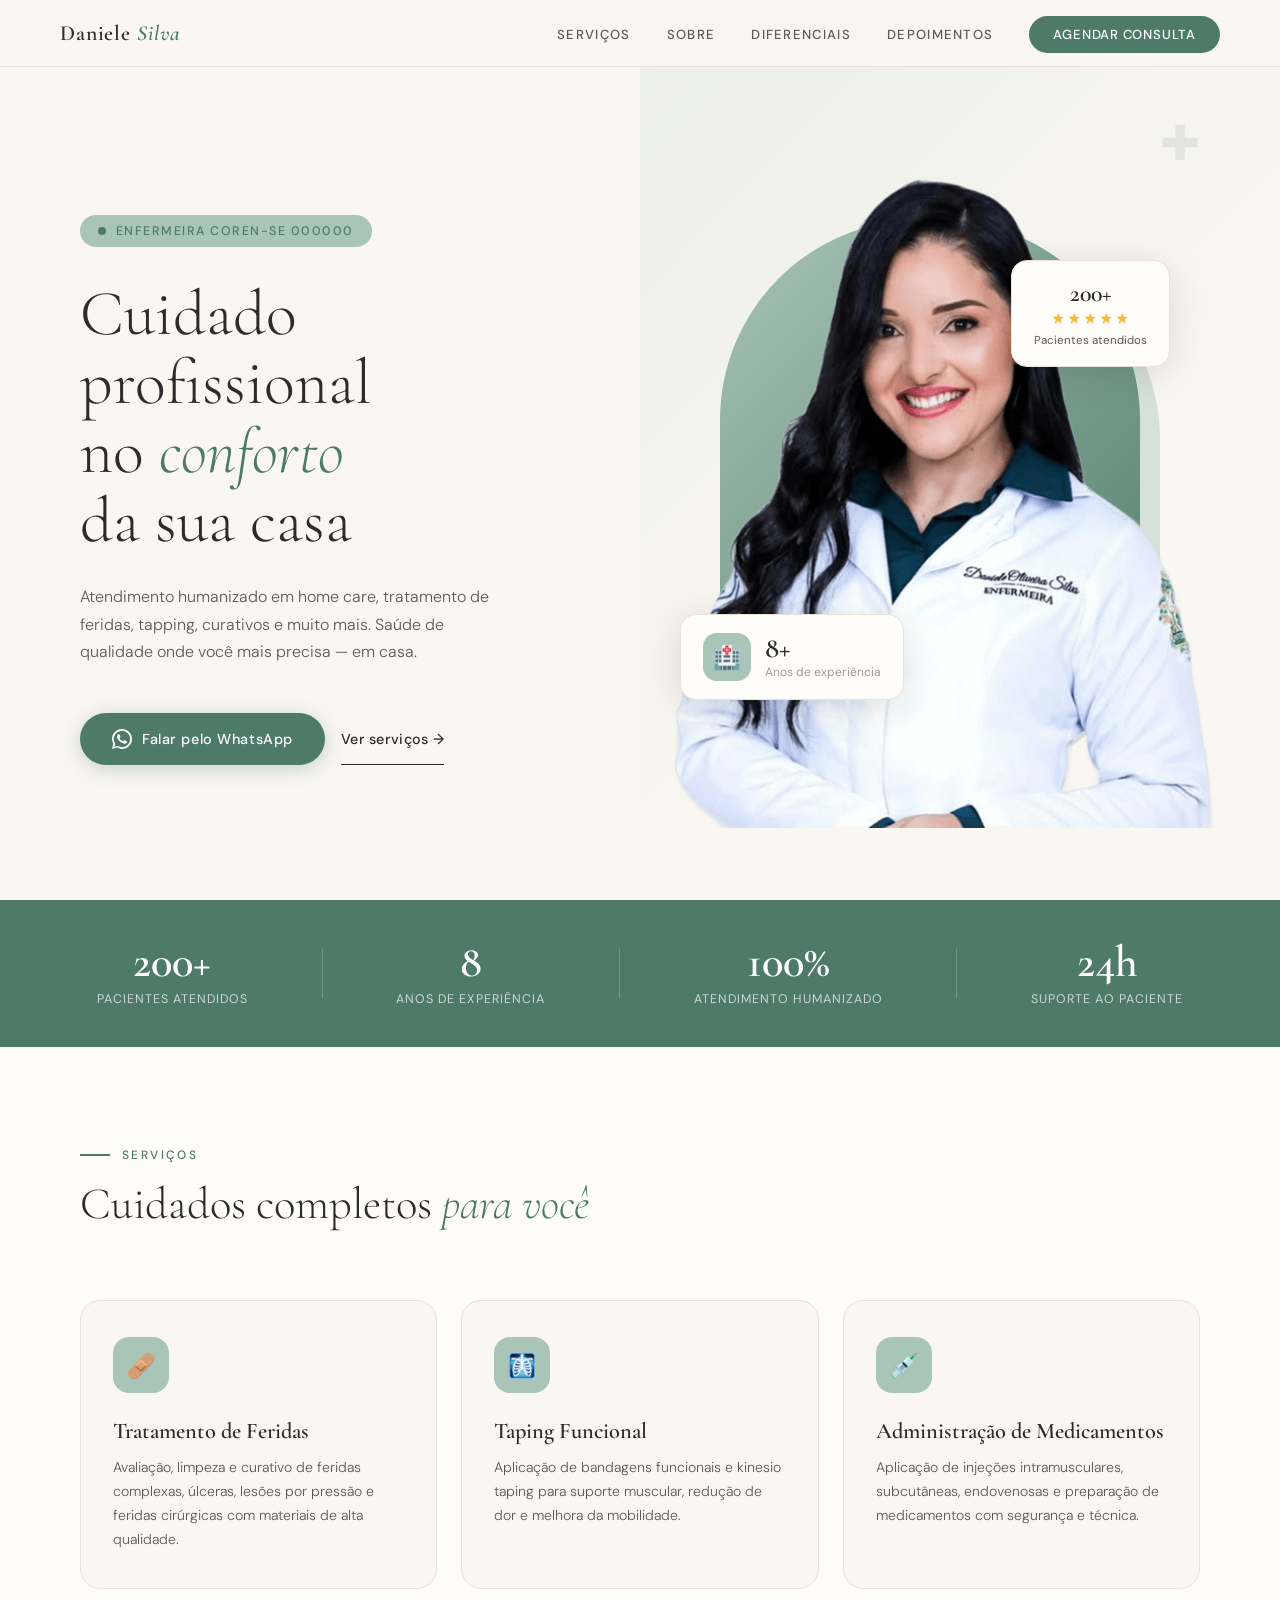
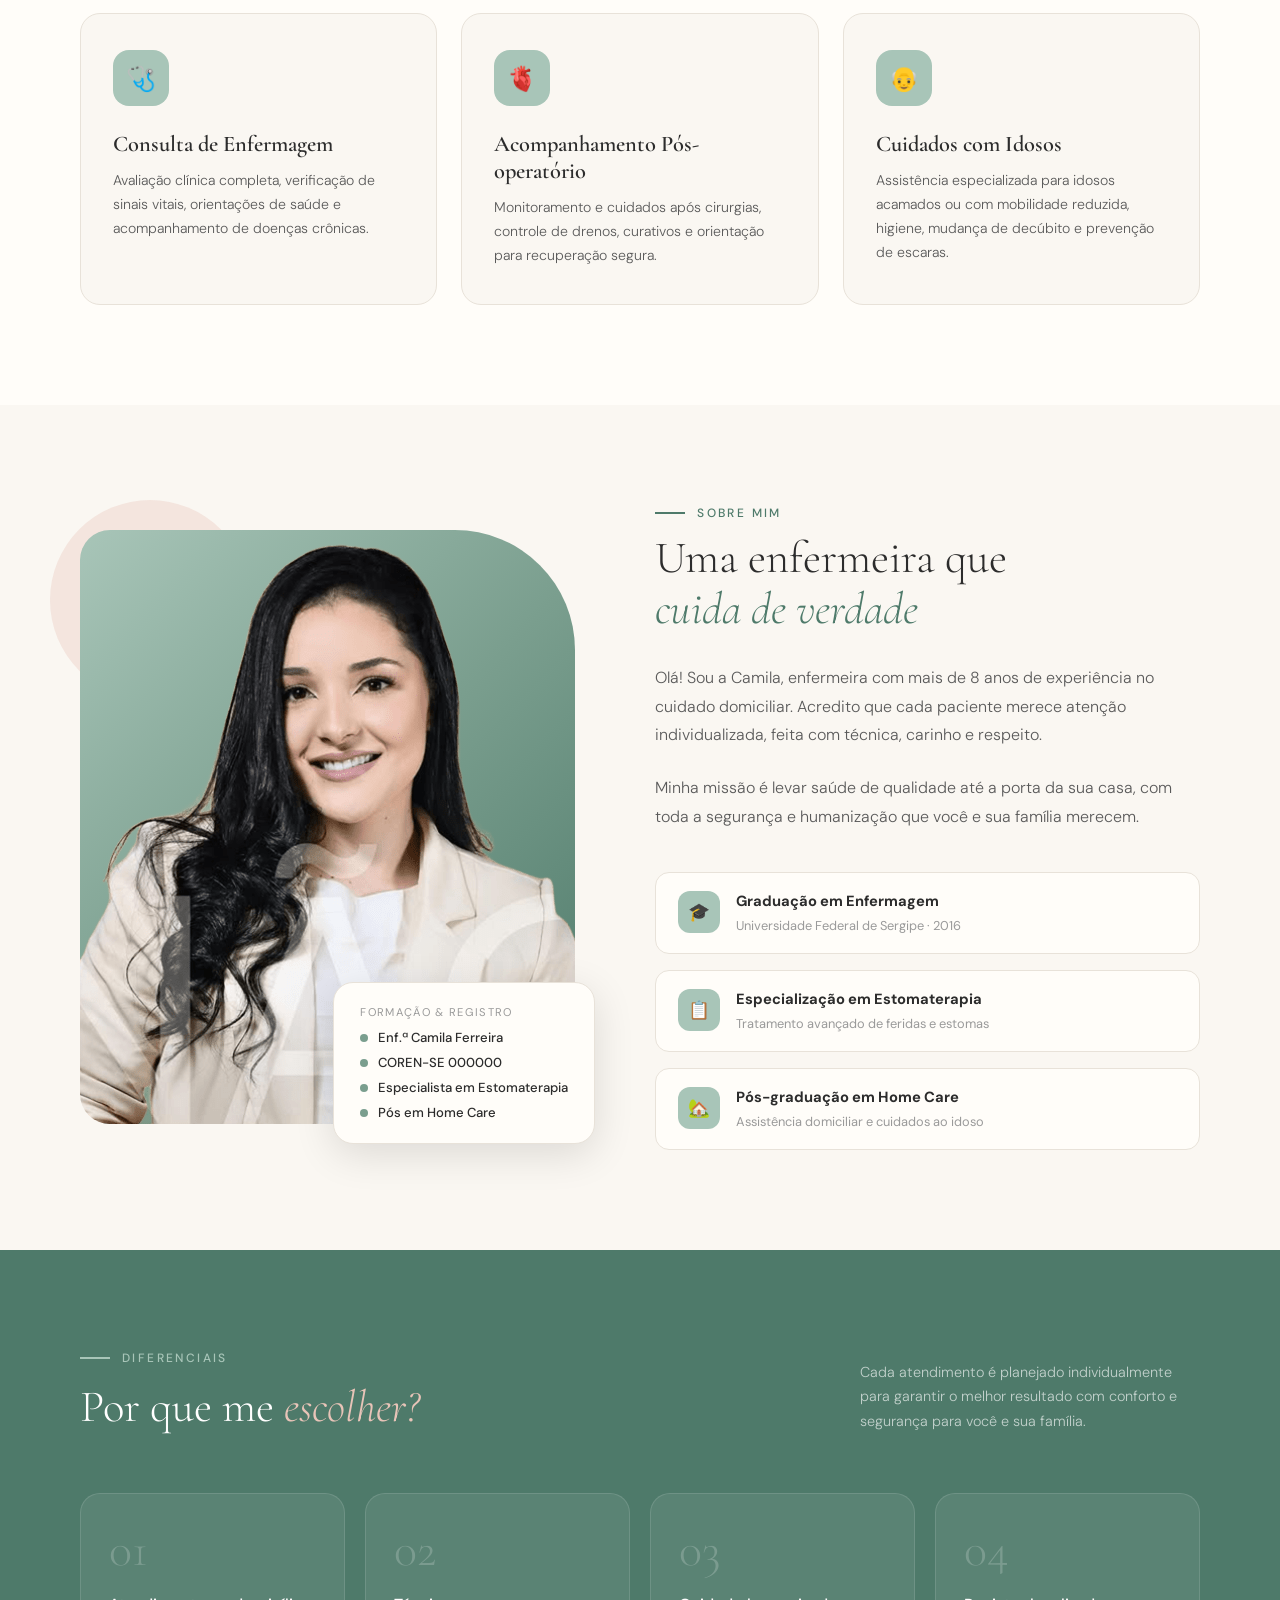
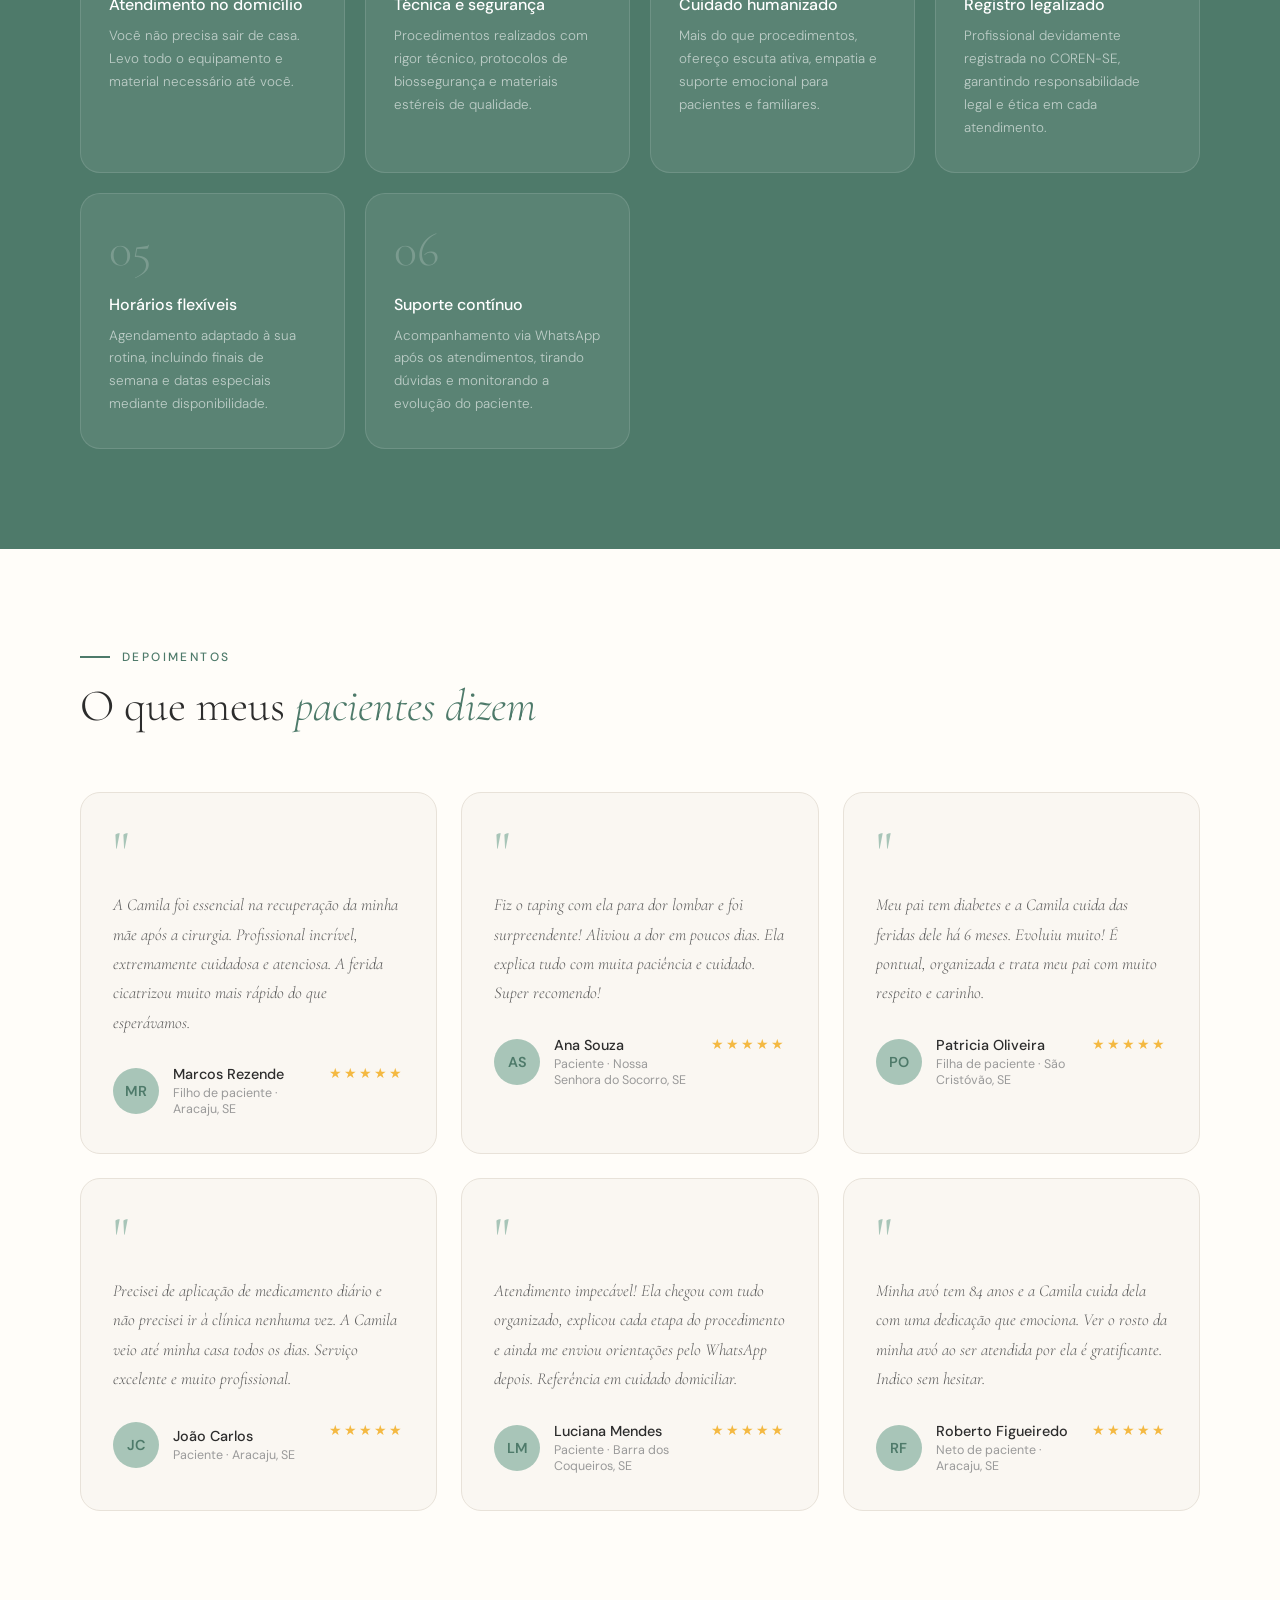
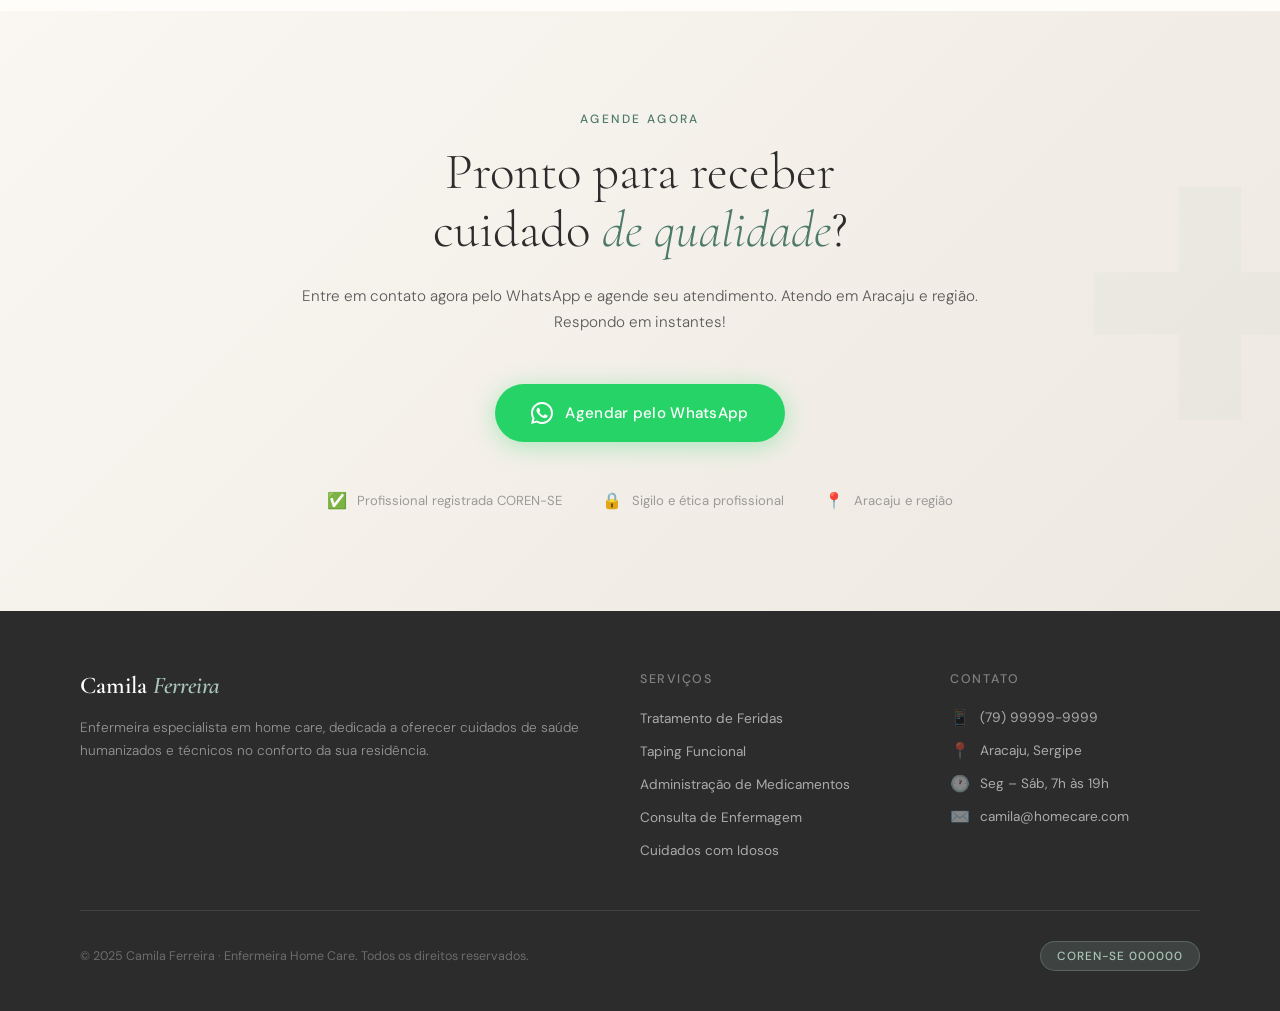
==== index.html @ 870bbaf7 "Site feito" ====
<!DOCTYPE html>
<html lang="pt-BR">

<head>
    <meta charset="UTF-8">
    <meta name="viewport" content="width=device-width, initial-scale=1.0">
    <title>Daniele Silva · Enfermeira Home Care</title>
    <link
        href="https://fonts.googleapis.com/css2?family=Cormorant+Garamond:ital,wght@0,300;0,400;0,600;1,300;1,400&family=DM+Sans:wght@300;400;500&display=swap"
        rel="stylesheet">
    <link rel="stylesheet" href="style.css">
</head>

<body>

    <!-- NAV -->
    <nav>
        <a href="#" class="nav-logo">Daniele <span>Silva</span></a>
        <ul class="nav-links">
            <li><a href="#servicos">Serviços</a></li>
            <li><a href="#sobre">Sobre</a></li>
            <li><a href="#diferenciais">Diferenciais</a></li>
            <li><a href="#depoimentos">Depoimentos</a></li>
            <li><a href="https://wa.me/5579999999999" target="_blank" class="nav-cta">Agendar consulta</a></li>
        </ul>
    </nav>

    <!-- HERO -->
    <section class="hero">
        <div class="hero-decoration"></div>
        <div class="cross-pattern">✚</div>

        <div class="hero-left">
            <span class="hero-badge">Enfermeira COREN-SE 000000</span>
            <h1>Cuidado profissional<br>no <em>conforto</em><br>da sua casa</h1>
            <p class="hero-sub">Atendimento humanizado em home care, tratamento de feridas, tapping, curativos e muito
                mais. Saúde de qualidade onde você mais precisa — em casa.</p>
            <div class="hero-btns">
                <a href="https://wa.me/5579999999999" target="_blank" class="btn-primary">
                    <svg viewBox="0 0 24 24" fill="currentColor">
                        <path
                            d="M17.472 14.382c-.297-.149-1.758-.867-2.03-.967-.273-.099-.471-.148-.67.15-.197.297-.767.966-.94 1.164-.173.199-.347.223-.644.075-.297-.15-1.255-.463-2.39-1.475-.883-.788-1.48-1.761-1.653-2.059-.173-.297-.018-.458.13-.606.134-.133.298-.347.446-.52.149-.174.198-.298.298-.497.099-.198.05-.371-.025-.52-.075-.149-.669-1.612-.916-2.207-.242-.579-.487-.5-.669-.51-.173-.008-.371-.01-.57-.01-.198 0-.52.074-.792.372-.272.297-1.04 1.016-1.04 2.479 0 1.462 1.065 2.875 1.213 3.074.149.198 2.096 3.2 5.077 4.487.709.306 1.262.489 1.694.625.712.227 1.36.195 1.871.118.571-.085 1.758-.719 2.006-1.413.248-.694.248-1.289.173-1.413-.074-.124-.272-.198-.57-.347z" />
                        <path
                            d="M12 0C5.373 0 0 5.373 0 12c0 2.123.553 4.116 1.522 5.847L.057 23.882l6.184-1.622A11.945 11.945 0 0012 24c6.627 0 12-5.373 12-12S18.627 0 12 0zm0 21.818a9.818 9.818 0 01-4.975-1.35l-.357-.213-3.693.969.986-3.601-.232-.369A9.818 9.818 0 012.18 12C2.18 6.562 6.562 2.18 12 2.18c5.437 0 9.818 4.382 9.818 9.82 0 5.437-4.381 9.818-9.818 9.818z" />
                    </svg>
                    Falar pelo WhatsApp
                </a>
                <a href="#servicos" class="btn-ghost">Ver serviços →</a>
            </div>
        </div>

        <div class="hero-right">
            <div class="hero-img-wrap">
                <div class="hero-img-bg"></div>
                <!-- Troque o src abaixo pela foto da enfermeira -->
                <div class="photo-placeholder hero-img">
                    <img src="Assets/Fotos/Foto-principal.png" alt="">
                </div>

                <div class="hero-float-card card-exp">
                    <div class="icon">🏥</div>
                    <div>
                        <div class="num">8+</div>
                        <div class="label">Anos de experiência</div>
                    </div>
                </div>

                <div class="hero-float-card card-stars">
                    <div class="snum">200+</div>
                    <div class="stars">★★★★★</div>
                    <div class="stxt">Pacientes atendidos</div>
                </div>
            </div>
        </div>
    </section>

    <!-- STATS -->
    <div class="stats-bar">
        <div class="stat-item">
            <div class="stat-num">200+</div>
            <div class="stat-label">Pacientes atendidos</div>
        </div>
        <div class="stat-divider"></div>
        <div class="stat-item">
            <div class="stat-num">8</div>
            <div class="stat-label">Anos de experiência</div>
        </div>
        <div class="stat-divider"></div>
        <div class="stat-item">
            <div class="stat-num">100%</div>
            <div class="stat-label">Atendimento humanizado</div>
        </div>
        <div class="stat-divider"></div>
        <div class="stat-item">
            <div class="stat-num">24h</div>
            <div class="stat-label">Suporte ao paciente</div>
        </div>
    </div>

    <!-- SERVIÇOS -->
    <section class="section services" id="servicos">
        <div class="services-header">
            <div class="section-tag">Serviços</div>
            <h2 class="section-title">Cuidados completos <em>para você</em></h2>
        </div>
        <div class="services-grid">
            <div class="service-card">
                <div class="service-icon">🩹</div>
                <div class="service-name">Tratamento de Feridas</div>
                <p class="service-desc">Avaliação, limpeza e curativo de feridas complexas, úlceras, lesões por pressão
                    e feridas cirúrgicas com materiais de alta qualidade.</p>
            </div>
            <div class="service-card">
                <div class="service-icon">🩻</div>
                <div class="service-name">Taping Funcional</div>
                <p class="service-desc">Aplicação de bandagens funcionais e kinesio taping para suporte muscular,
                    redução de dor e melhora da mobilidade.</p>
            </div>
            <div class="service-card">
                <div class="service-icon">💉</div>
                <div class="service-name">Administração de Medicamentos</div>
                <p class="service-desc">Aplicação de injeções intramusculares, subcutâneas, endovenosas e preparação de
                    medicamentos com segurança e técnica.</p>
            </div>
            <div class="service-card">
                <div class="service-icon">🩺</div>
                <div class="service-name">Consulta de Enfermagem</div>
                <p class="service-desc">Avaliação clínica completa, verificação de sinais vitais, orientações de saúde e
                    acompanhamento de doenças crônicas.</p>
            </div>
            <div class="service-card">
                <div class="service-icon">🫀</div>
                <div class="service-name">Acompanhamento Pós-operatório</div>
                <p class="service-desc">Monitoramento e cuidados após cirurgias, controle de drenos, curativos e
                    orientação para recuperação segura.</p>
            </div>
            <div class="service-card">
                <div class="service-icon">👴</div>
                <div class="service-name">Cuidados com Idosos</div>
                <p class="service-desc">Assistência especializada para idosos acamados ou com mobilidade reduzida,
                    higiene, mudança de decúbito e prevenção de escaras.</p>
            </div>
        </div>
    </section>

    <!-- SOBRE -->
    <section class="section about" id="sobre">
        <div class="about-inner">
            <div class="about-img-col">
                <div class="about-bg-circle"></div>
                <div class="about-img-wrap">
                    <!-- Troque pela foto da enfermeira -->
                    <div class="photo-placeholder about-img">
                        <img src="Assets/Fotos/Foto Secundária.png" alt="">
                    </div>
                </div>
                <div class="cred-card">
                    <div class="cred-title">Formação & Registro</div>
                    <div class="cred-items">
                        <div class="cred-item"><span class="cred-dot"></span>Enf.ª Camila Ferreira</div>
                        <div class="cred-item"><span class="cred-dot"></span>COREN-SE 000000</div>
                        <div class="cred-item"><span class="cred-dot"></span>Especialista em Estomaterapia</div>
                        <div class="cred-item"><span class="cred-dot"></span>Pós em Home Care</div>
                    </div>
                </div>
            </div>

            <div class="about-text">
                <div class="section-tag">Sobre mim</div>
                <h2 class="section-title">Uma enfermeira que<br><em>cuida de verdade</em></h2>
                <p class="about-lead">Olá! Sou a Camila, enfermeira com mais de 8 anos de experiência no cuidado
                    domiciliar. Acredito que cada paciente merece atenção individualizada, feita com técnica, carinho e
                    respeito.</p>
                <p class="about-lead">Minha missão é levar saúde de qualidade até a porta da sua casa, com toda a
                    segurança e humanização que você e sua família merecem.</p>
                <div class="about-qual">
                    <div class="qual-item">
                        <div class="qual-icon">🎓</div>
                        <div class="qual-text">
                            <strong>Graduação em Enfermagem</strong>
                            <span>Universidade Federal de Sergipe · 2016</span>
                        </div>
                    </div>
                    <div class="qual-item">
                        <div class="qual-icon">📋</div>
                        <div class="qual-text">
                            <strong>Especialização em Estomaterapia</strong>
                            <span>Tratamento avançado de feridas e estomas</span>
                        </div>
                    </div>
                    <div class="qual-item">
                        <div class="qual-icon">🏡</div>
                        <div class="qual-text">
                            <strong>Pós-graduação em Home Care</strong>
                            <span>Assistência domiciliar e cuidados ao idoso</span>
                        </div>
                    </div>
                </div>
            </div>
        </div>
    </section>

    <!-- POR QUE ESCOLHER -->
    <section class="why" id="diferenciais">
        <div class="why-header">
            <div>
                <div class="section-tag">Diferenciais</div>
                <h2 class="section-title">Por que me <em>escolher?</em></h2>
            </div>
            <p class="why-sub">Cada atendimento é planejado individualmente para garantir o melhor resultado com
                conforto e segurança para você e sua família.</p>
        </div>
        <div class="why-grid">
            <div class="why-card">
                <div class="why-num">01</div>
                <div class="why-title">Atendimento no domicílio</div>
                <p class="why-desc">Você não precisa sair de casa. Levo todo o equipamento e material necessário até
                    você.</p>
            </div>
            <div class="why-card">
                <div class="why-num">02</div>
                <div class="why-title">Técnica e segurança</div>
                <p class="why-desc">Procedimentos realizados com rigor técnico, protocolos de biossegurança e materiais
                    estéreis de qualidade.</p>
            </div>
            <div class="why-card">
                <div class="why-num">03</div>
                <div class="why-title">Cuidado humanizado</div>
                <p class="why-desc">Mais do que procedimentos, ofereço escuta ativa, empatia e suporte emocional para
                    pacientes e familiares.</p>
            </div>
            <div class="why-card">
                <div class="why-num">04</div>
                <div class="why-title">Registro legalizado</div>
                <p class="why-desc">Profissional devidamente registrada no COREN-SE, garantindo responsabilidade legal e
                    ética em cada atendimento.</p>
            </div>
            <div class="why-card">
                <div class="why-num">05</div>
                <div class="why-title">Horários flexíveis</div>
                <p class="why-desc">Agendamento adaptado à sua rotina, incluindo finais de semana e datas especiais
                    mediante disponibilidade.</p>
            </div>
            <div class="why-card">
                <div class="why-num">06</div>
                <div class="why-title">Suporte contínuo</div>
                <p class="why-desc">Acompanhamento via WhatsApp após os atendimentos, tirando dúvidas e monitorando a
                    evolução do paciente.</p>
            </div>
        </div>
    </section>

    <!-- DEPOIMENTOS -->
    <section class="testimonials" id="depoimentos">
        <div class="test-header">
            <div class="section-tag">Depoimentos</div>
            <h2 class="section-title">O que meus <em>pacientes dizem</em></h2>
        </div>
        <div class="test-grid">
            <div class="test-card">
                <div class="test-quote">"</div>
                <p class="test-text">A Camila foi essencial na recuperação da minha mãe após a cirurgia. Profissional
                    incrível, extremamente cuidadosa e atenciosa. A ferida cicatrizou muito mais rápido do que
                    esperávamos.</p>
                <div class="test-author">
                    <div class="test-avatar">MR</div>
                    <div>
                        <div class="test-name">Marcos Rezende</div>
                        <div class="test-role">Filho de paciente · Aracaju, SE</div>
                    </div>
                    <div class="test-stars">★★★★★</div>
                </div>
            </div>
            <div class="test-card">
                <div class="test-quote">"</div>
                <p class="test-text">Fiz o taping com ela para dor lombar e foi surpreendente! Aliviou a dor em poucos
                    dias. Ela explica tudo com muita paciência e cuidado. Super recomendo!</p>
                <div class="test-author">
                    <div class="test-avatar">AS</div>
                    <div>
                        <div class="test-name">Ana Souza</div>
                        <div class="test-role">Paciente · Nossa Senhora do Socorro, SE</div>
                    </div>
                    <div class="test-stars">★★★★★</div>
                </div>
            </div>
            <div class="test-card">
                <div class="test-quote">"</div>
                <p class="test-text">Meu pai tem diabetes e a Camila cuida das feridas dele há 6 meses. Evoluiu muito! É
                    pontual, organizada e trata meu pai com muito respeito e carinho.</p>
                <div class="test-author">
                    <div class="test-avatar">PO</div>
                    <div>
                        <div class="test-name">Patricia Oliveira</div>
                        <div class="test-role">Filha de paciente · São Cristóvão, SE</div>
                    </div>
                    <div class="test-stars">★★★★★</div>
                </div>
            </div>
            <div class="test-card">
                <div class="test-quote">"</div>
                <p class="test-text">Precisei de aplicação de medicamento diário e não precisei ir à clínica nenhuma
                    vez. A Camila veio até minha casa todos os dias. Serviço excelente e muito profissional.</p>
                <div class="test-author">
                    <div class="test-avatar">JC</div>
                    <div>
                        <div class="test-name">João Carlos</div>
                        <div class="test-role">Paciente · Aracaju, SE</div>
                    </div>
                    <div class="test-stars">★★★★★</div>
                </div>
            </div>
            <div class="test-card">
                <div class="test-quote">"</div>
                <p class="test-text">Atendimento impecável! Ela chegou com tudo organizado, explicou cada etapa do
                    procedimento e ainda me enviou orientações pelo WhatsApp depois. Referência em cuidado domiciliar.
                </p>
                <div class="test-author">
                    <div class="test-avatar">LM</div>
                    <div>
                        <div class="test-name">Luciana Mendes</div>
                        <div class="test-role">Paciente · Barra dos Coqueiros, SE</div>
                    </div>
                    <div class="test-stars">★★★★★</div>
                </div>
            </div>
            <div class="test-card">
                <div class="test-quote">"</div>
                <p class="test-text">Minha avó tem 84 anos e a Camila cuida dela com uma dedicação que emociona. Ver o
                    rosto da minha avó ao ser atendida por ela é gratificante. Indico sem hesitar.</p>
                <div class="test-author">
                    <div class="test-avatar">RF</div>
                    <div>
                        <div class="test-name">Roberto Figueiredo</div>
                        <div class="test-role">Neto de paciente · Aracaju, SE</div>
                    </div>
                    <div class="test-stars">★★★★★</div>
                </div>
            </div>
        </div>
    </section>

    <!-- CTA -->
    <section class="cta-section">
        <div class="cta-inner">
            <div class="section-tag">Agende agora</div>
            <h2 class="cta-title">Pronto para receber<br>cuidado <em>de qualidade</em>?</h2>
            <p class="cta-sub">Entre em contato agora pelo WhatsApp e agende seu atendimento. Atendo em Aracaju e
                região. Respondo em instantes!</p>
            <div class="cta-btns">
                <a href="https://wa.me/5579999999999?text=Olá%20Camila!%20Gostaria%20de%20agendar%20um%20atendimento."
                    target="_blank" class="btn-wpp">
                    <svg viewBox="0 0 24 24" fill="currentColor">
                        <path
                            d="M17.472 14.382c-.297-.149-1.758-.867-2.03-.967-.273-.099-.471-.148-.67.15-.197.297-.767.966-.94 1.164-.173.199-.347.223-.644.075-.297-.15-1.255-.463-2.39-1.475-.883-.788-1.48-1.761-1.653-2.059-.173-.297-.018-.458.13-.606.134-.133.298-.347.446-.52.149-.174.198-.298.298-.497.099-.198.05-.371-.025-.52-.075-.149-.669-1.612-.916-2.207-.242-.579-.487-.5-.669-.51-.173-.008-.371-.01-.57-.01-.198 0-.52.074-.792.372-.272.297-1.04 1.016-1.04 2.479 0 1.462 1.065 2.875 1.213 3.074.149.198 2.096 3.2 5.077 4.487.709.306 1.262.489 1.694.625.712.227 1.36.195 1.871.118.571-.085 1.758-.719 2.006-1.413.248-.694.248-1.289.173-1.413-.074-.124-.272-.198-.57-.347z" />
                        <path
                            d="M12 0C5.373 0 0 5.373 0 12c0 2.123.553 4.116 1.522 5.847L.057 23.882l6.184-1.622A11.945 11.945 0 0012 24c6.627 0 12-5.373 12-12S18.627 0 12 0zm0 21.818a9.818 9.818 0 01-4.975-1.35l-.357-.213-3.693.969.986-3.601-.232-.369A9.818 9.818 0 012.18 12C2.18 6.562 6.562 2.18 12 2.18c5.437 0 9.818 4.382 9.818 9.82 0 5.437-4.381 9.818-9.818 9.818z" />
                    </svg>
                    Agendar pelo WhatsApp
                </a>
            </div>
            <div class="cta-trust">
                <div class="trust-item"><span class="trust-icon">✅</span> Profissional registrada COREN-SE</div>
                <div class="trust-item"><span class="trust-icon">🔒</span> Sigilo e ética profissional</div>
                <div class="trust-item"><span class="trust-icon">📍</span> Aracaju e região</div>
            </div>
        </div>
    </section>

    <!-- FOOTER -->
    <footer>
        <div class="footer-inner">
            <div>
                <span class="footer-logo">Camila <span>Ferreira</span></span>
                <p class="footer-desc">Enfermeira especialista em home care, dedicada a oferecer cuidados de saúde
                    humanizados e técnicos no conforto da sua residência.</p>
            </div>
            <div class="footer-col">
                <h4>Serviços</h4>
                <ul class="footer-links">
                    <li><a href="#">Tratamento de Feridas</a></li>
                    <li><a href="#">Taping Funcional</a></li>
                    <li><a href="#">Administração de Medicamentos</a></li>
                    <li><a href="#">Consulta de Enfermagem</a></li>
                    <li><a href="#">Cuidados com Idosos</a></li>
                </ul>
            </div>
            <div class="footer-col">
                <h4>Contato</h4>
                <div class="footer-contact">
                    <div class="contact-item"><span class="contact-icon">📱</span> (79) 99999-9999</div>
                    <div class="contact-item"><span class="contact-icon">📍</span> Aracaju, Sergipe</div>
                    <div class="contact-item"><span class="contact-icon">🕐</span> Seg – Sáb, 7h às 19h</div>
                    <div class="contact-item"><span class="contact-icon">✉️</span> camila@homecare.com</div>
                </div>
            </div>
        </div>
        <div class="footer-bottom">
            <p>© 2025 Camila Ferreira · Enfermeira Home Care. Todos os direitos reservados.</p>
            <span class="coren-badge">COREN-SE 000000</span>
        </div>
    </footer>

</body>

</html>
---- style.css ----
:root {
            --cream: #FAF7F2;
            --warm-white: #FFFDF9;
            --sage: #7A9E8E;
            --sage-light: #A8C5B8;
            --sage-dark: #4E7A6A;
            --blush: #E8C4B8;
            --blush-dark: #C9906F;
            --charcoal: #2C2C2C;
            --mid: #5A5A5A;
            --light: #9A9A9A;
            --border: #E8E2D9;
        }

        * {
            margin: 0;
            padding: 0;
            box-sizing: border-box;
        }

        html {
            scroll-behavior: smooth;
        }

        /* Compensa a altura da nav fixa ao rolar para âncoras */
        section[id],
        div[id] {
            scroll-margin-top: 80px;
        }

        body {
            font-family: 'DM Sans', sans-serif;
            background: var(--cream);
            color: var(--charcoal);
            overflow-x: hidden;
        }

        /* ── NAV ── */
        nav {
            position: fixed;
            top: 0;
            left: 0;
            right: 0;
            z-index: 100;
            display: flex;
            align-items: center;
            justify-content: space-between;
            padding: 20px 60px;
            background: rgba(250, 247, 242, 0.92);
            backdrop-filter: blur(12px);
            border-bottom: 1px solid var(--border);
            transition: padding .3s;
        }

        .nav-logo {
            font-family: 'Cormorant Garamond', serif;
            font-size: 1.35rem;
            font-weight: 600;
            letter-spacing: .04em;
            color: var(--charcoal);
            text-decoration: none;
        }

        .nav-logo span {
            color: var(--sage-dark);
            font-style: italic;
        }

        .nav-links {
            display: flex;
            gap: 36px;
            list-style: none;
        }

        .nav-links a {
            font-size: .82rem;
            letter-spacing: .1em;
            text-transform: uppercase;
            color: var(--mid);
            text-decoration: none;
            transition: color .2s;
            font-weight: 500;
        }

        .nav-links a:hover {
            color: var(--sage-dark);
        }

        .nav-cta {
            background: var(--sage-dark);
            color: #fff !important;
            padding: 10px 24px;
            border-radius: 50px;
            font-weight: 500 !important;
            letter-spacing: .06em !important;
            transition: background .2s !important;
        }

        .nav-cta:hover {
            background: var(--sage) !important;
            color: #fff !important;
        }

        /* ── HERO ── */
        .hero {
            min-height: 100vh;
            display: grid;
            grid-template-columns: 1fr 1fr;
            padding-top: 80px;
            position: relative;
            overflow: hidden;
        }

        .hero-left {
            display: flex;
            flex-direction: column;
            justify-content: center;
            padding: 80px 60px 80px 80px;
            position: relative;
            z-index: 2;
        }

        .hero-badge {
            display: inline-flex;
            align-items: center;
            gap: 10px;
            background: var(--sage-light);
            color: var(--sage-dark);
            padding: 8px 18px;
            border-radius: 50px;
            font-size: .78rem;
            letter-spacing: .12em;
            text-transform: uppercase;
            font-weight: 500;
            width: fit-content;
            margin-bottom: 32px;
        }

        .hero-badge::before {
            content: '';
            width: 8px;
            height: 8px;
            border-radius: 50%;
            background: var(--sage-dark);
            flex-shrink: 0;
        }

        .hero h1 {
            font-family: 'Cormorant Garamond', serif;
            font-size: clamp(3rem, 5vw, 5rem);
            line-height: 1.08;
            font-weight: 300;
            color: var(--charcoal);
            margin-bottom: 28px;
        }

        .hero h1 em {
            font-style: italic;
            color: var(--sage-dark);
        }

        .hero-sub {
            font-size: 1rem;
            line-height: 1.7;
            color: var(--mid);
            max-width: 440px;
            margin-bottom: 48px;
            font-weight: 300;
        }

        .hero-btns {
            display: flex;
            gap: 16px;
            align-items: center;
            flex-wrap: wrap;
        }

        .btn-primary {
            display: inline-flex;
            align-items: center;
            gap: 10px;
            background: var(--sage-dark);
            color: #fff;
            padding: 16px 32px;
            border-radius: 50px;
            font-family: 'DM Sans', sans-serif;
            font-size: .9rem;
            font-weight: 500;
            letter-spacing: .04em;
            text-decoration: none;
            transition: all .3s;
            box-shadow: 0 4px 20px rgba(78, 122, 106, .3);
        }

        .btn-primary:hover {
            background: var(--sage);
            transform: translateY(-2px);
            box-shadow: 0 8px 28px rgba(78, 122, 106, .35);
        }

        .btn-primary svg {
            width: 20px;
            height: 20px;
        }

        .btn-ghost {
            display: inline-flex;
            align-items: center;
            gap: 8px;
            color: var(--charcoal);
            font-size: .9rem;
            font-weight: 500;
            text-decoration: none;
            padding: 16px 0;
            border-bottom: 1.5px solid var(--charcoal);
            transition: all .3s;
            letter-spacing: .02em;
        }

        .btn-ghost:hover {
            color: var(--sage-dark);
            border-color: var(--sage-dark);
            gap: 14px;
        }

        .hero-right {
            position: relative;
            display: flex;
            align-items: center;
            justify-content: center;
            padding: 60px 60px 60px 0;
        }

        .hero-img-wrap {
            position: relative;
            width: 420px;
            height: 540px;
        }

        .hero-img-bg {
            position: absolute;
            top: 20px;
            left: 20px;
            right: -20px;
            bottom: -20px;
            background: var(--sage-light);
            border-radius: 200px 200px 200px 60px;
            opacity: .45;
        }

        .hero-img {
            position: relative;
            z-index: 1;
            width: 100%;
            height: 100%;
            object-fit: cover;
            border-radius: 200px 200px 200px 60px;
            filter: grayscale(8%) saturate(1.1);
        }

        .hero-float-card {
            position: absolute;
            z-index: 3;
            background: var(--warm-white);
            border-radius: 16px;
            padding: 18px 22px;
            box-shadow: 0 8px 40px rgba(0, 0, 0, .12);
            border: 1px solid var(--border);
        }

        .card-exp {
            bottom: 60px;
            left: -40px;
            display: flex;
            align-items: center;
            gap: 14px;
        }

        .card-exp .icon {
            width: 48px;
            height: 48px;
            border-radius: 14px;
            background: var(--sage-light);
            display: flex;
            align-items: center;
            justify-content: center;
            font-size: 1.4rem;
            flex-shrink: 0;
        }

        .card-exp .num {
            font-family: 'Cormorant Garamond', serif;
            font-size: 1.8rem;
            font-weight: 600;
            color: var(--charcoal);
            line-height: 1;
        }

        .card-exp .label {
            font-size: .75rem;
            color: var(--light);
            margin-top: 2px;
        }

        .card-stars {
            top: 40px;
            right: -30px;
            text-align: center;
        }

        .card-stars .stars {
            color: #F4B942;
            font-size: 1rem;
            letter-spacing: 2px;
        }

        .card-stars .stxt {
            font-size: .72rem;
            color: var(--mid);
            margin-top: 4px;
        }

        .card-stars .snum {
            font-family: 'Cormorant Garamond', serif;
            font-size: 1.5rem;
            font-weight: 600;
            color: var(--charcoal);
        }

        .hero-decoration {
            position: absolute;
            top: 0;
            right: 0;
            width: 50vw;
            height: 100vh;
            background: linear-gradient(135deg, rgba(168, 197, 184, .18) 0%, transparent 60%);
            pointer-events: none;
        }

        .cross-pattern {
            position: absolute;
            top: 120px;
            right: 80px;
            opacity: .12;
            font-size: 3rem;
            color: var(--sage-dark);
            font-weight: 200;
            line-height: 1;
            pointer-events: none;
        }

        /* ── STATS BAR ── */
        .stats-bar {
            background: var(--sage-dark);
            padding: 40px 80px;
            display: flex;
            justify-content: space-around;
            align-items: center;
            gap: 40px;
            flex-wrap: wrap;
        }

        .stat-item {
            text-align: center;
        }

        .stat-num {
            font-family: 'Cormorant Garamond', serif;
            font-size: 2.8rem;
            font-weight: 600;
            color: #fff;
            line-height: 1;
        }

        .stat-label {
            font-size: .78rem;
            color: rgba(255, 255, 255, .7);
            margin-top: 6px;
            letter-spacing: .08em;
            text-transform: uppercase;
        }

        .stat-divider {
            width: 1px;
            height: 50px;
            background: rgba(255, 255, 255, .2);
        }

        /* ── SECTION GENERIC ── */
        .section {
            padding: 100px 80px;
        }

        .section-tag {
            font-size: .75rem;
            letter-spacing: .2em;
            text-transform: uppercase;
            color: var(--sage-dark);
            font-weight: 500;
            margin-bottom: 16px;
            display: flex;
            align-items: center;
            gap: 12px;
        }

        .section-tag::before {
            content: '';
            width: 30px;
            height: 1.5px;
            background: var(--sage-dark);
        }

        .section-title {
            font-family: 'Cormorant Garamond', serif;
            font-size: clamp(2rem, 3.5vw, 3.2rem);
            font-weight: 300;
            line-height: 1.15;
            color: var(--charcoal);
        }

        .section-title em {
            font-style: italic;
            color: var(--sage-dark);
        }

        /* ── SERVICES ── */
        .services {
            background: var(--warm-white);
        }

        .services-header {
            max-width: 600px;
            margin-bottom: 70px;
        }

        .services-grid {
            display: grid;
            grid-template-columns: repeat(auto-fit, minmax(280px, 1fr));
            gap: 24px;
        }

        .service-card {
            background: var(--cream);
            border: 1px solid var(--border);
            border-radius: 20px;
            padding: 36px 32px;
            transition: all .35s;
            position: relative;
            overflow: hidden;
        }

        .service-card::after {
            content: '';
            position: absolute;
            bottom: 0;
            left: 0;
            height: 3px;
            width: 0;
            background: var(--sage-dark);
            transition: width .35s;
        }

        .service-card:hover {
            transform: translateY(-6px);
            box-shadow: 0 20px 50px rgba(0, 0, 0, .08);
        }

        .service-card:hover::after {
            width: 100%;
        }

        .service-icon {
            width: 56px;
            height: 56px;
            border-radius: 16px;
            background: var(--sage-light);
            display: flex;
            align-items: center;
            justify-content: center;
            font-size: 1.5rem;
            margin-bottom: 24px;
        }

        .service-name {
            font-family: 'Cormorant Garamond', serif;
            font-size: 1.4rem;
            font-weight: 600;
            color: var(--charcoal);
            margin-bottom: 12px;
        }

        .service-desc {
            font-size: .88rem;
            color: var(--mid);
            line-height: 1.7;
            font-weight: 300;
        }

        /* ── ABOUT ── */
        .about {
            padding: 100px 80px;
        }

        .about-inner {
            display: grid;
            grid-template-columns: 1fr 1.1fr;
            gap: 80px;
            align-items: center;
        }

        .about-img-col {
            position: relative;
        }

        .about-img-wrap {
            position: relative;
            width: 100%;
            padding-bottom: 120%;
            border-radius: 30px 120px 30px 30px;
            overflow: hidden;
        }

        .about-img {
            position: absolute;
            inset: 0;
            width: 100%;
            height: 100%;
            object-fit: cover;
            filter: grayscale(5%) saturate(1.05);
        }

        .about-bg-circle {
            position: absolute;
            top: -30px;
            left: -30px;
            width: 200px;
            height: 200px;
            border-radius: 50%;
            background: var(--blush);
            opacity: .35;
            z-index: -1;
        }

        .cred-card {
            position: absolute;
            bottom: -20px;
            right: -20px;
            background: var(--warm-white);
            border-radius: 20px;
            padding: 22px 26px;
            box-shadow: 0 10px 40px rgba(0, 0, 0, .12);
            border: 1px solid var(--border);
        }

        .cred-card .cred-title {
            font-size: .7rem;
            letter-spacing: .12em;
            text-transform: uppercase;
            color: var(--light);
        }

        .cred-card .cred-items {
            margin-top: 10px;
            display: flex;
            flex-direction: column;
            gap: 8px;
        }

        .cred-item {
            display: flex;
            align-items: center;
            gap: 10px;
            font-size: .82rem;
            color: var(--charcoal);
            font-weight: 500;
        }

        .cred-dot {
            width: 8px;
            height: 8px;
            border-radius: 50%;
            background: var(--sage);
            flex-shrink: 0;
        }

        .about-text .section-tag {
            margin-bottom: 12px;
        }

        .about-text .section-title {
            margin-bottom: 28px;
        }

        .about-lead {
            font-size: 1rem;
            line-height: 1.8;
            color: var(--mid);
            margin-bottom: 24px;
            font-weight: 300;
        }

        .about-qual {
            display: flex;
            flex-direction: column;
            gap: 16px;
            margin-top: 40px;
        }

        .qual-item {
            display: flex;
            align-items: flex-start;
            gap: 16px;
            padding: 18px 22px;
            background: var(--warm-white);
            border-radius: 14px;
            border: 1px solid var(--border);
        }

        .qual-icon {
            width: 42px;
            height: 42px;
            border-radius: 12px;
            background: var(--sage-light);
            display: flex;
            align-items: center;
            justify-content: center;
            font-size: 1.1rem;
            flex-shrink: 0;
        }

        .qual-text strong {
            display: block;
            font-size: .92rem;
            color: var(--charcoal);
            margin-bottom: 3px;
        }

        .qual-text span {
            font-size: .8rem;
            color: var(--light);
        }

        /* ── WHY ── */
        .why {
            background: var(--sage-dark);
            padding: 100px 80px;
        }

        .why-header {
            display: flex;
            justify-content: space-between;
            align-items: flex-end;
            margin-bottom: 60px;
            gap: 40px;
        }

        .why-header .section-tag {
            color: var(--sage-light);
        }

        .why-header .section-tag::before {
            background: var(--sage-light);
        }

        .why-header .section-title {
            color: #fff;
        }

        .why-header .section-title em {
            color: var(--blush);
        }

        .why-sub {
            max-width: 340px;
            font-size: .9rem;
            color: rgba(255, 255, 255, .65);
            line-height: 1.7;
            font-weight: 300;
        }

        .why-grid {
            display: grid;
            grid-template-columns: repeat(auto-fit, minmax(240px, 1fr));
            gap: 20px;
        }

        .why-card {
            background: rgba(255, 255, 255, .07);
            border: 1px solid rgba(255, 255, 255, .12);
            border-radius: 20px;
            padding: 32px 28px;
            transition: background .3s;
        }

        .why-card:hover {
            background: rgba(255, 255, 255, .12);
        }

        .why-num {
            font-family: 'Cormorant Garamond', serif;
            font-size: 3rem;
            font-weight: 300;
            color: rgba(255, 255, 255, .2);
            line-height: 1;
            margin-bottom: 20px;
        }

        .why-title {
            font-size: 1rem;
            font-weight: 500;
            color: #fff;
            margin-bottom: 10px;
        }

        .why-desc {
            font-size: .84rem;
            color: rgba(255, 255, 255, .6);
            line-height: 1.7;
            font-weight: 300;
        }

        /* ── TESTIMONIALS ── */
        .testimonials {
            padding: 100px 80px;
            background: var(--warm-white);
        }

        .test-header {
            max-width: 560px;
            margin-bottom: 60px;
        }

        .test-grid {
            display: grid;
            grid-template-columns: repeat(auto-fit, minmax(300px, 1fr));
            gap: 24px;
        }

        .test-card {
            background: var(--cream);
            border: 1px solid var(--border);
            border-radius: 20px;
            padding: 36px 32px;
            position: relative;
            transition: box-shadow .3s;
        }

        .test-card:hover {
            box-shadow: 0 16px 48px rgba(0, 0, 0, .08);
        }

        .test-quote {
            font-family: 'Cormorant Garamond', serif;
            font-size: 3.5rem;
            color: var(--sage-light);
            line-height: .8;
            margin-bottom: 16px;
        }

        .test-text {
            font-size: .92rem;
            color: var(--mid);
            line-height: 1.75;
            font-weight: 300;
            font-style: italic;
            margin-bottom: 28px;
            font-family: 'Cormorant Garamond', serif;
            font-size: 1.05rem;
        }

        .test-author {
            display: flex;
            align-items: center;
            gap: 14px;
        }

        .test-avatar {
            width: 46px;
            height: 46px;
            border-radius: 50%;
            background: var(--sage-light);
            display: flex;
            align-items: center;
            justify-content: center;
            font-weight: 600;
            color: var(--sage-dark);
            font-size: .9rem;
            flex-shrink: 0;
            overflow: hidden;
        }

        .test-avatar img {
            width: 100%;
            height: 100%;
            object-fit: cover;
        }

        .test-name {
            font-size: .9rem;
            font-weight: 500;
            color: var(--charcoal);
        }

        .test-role {
            font-size: .78rem;
            color: var(--light);
            margin-top: 2px;
        }

        .test-stars {
            color: #F4B942;
            font-size: .85rem;
            margin-left: auto;
            align-self: flex-start;
            letter-spacing: 2px;
        }

        /* ── CTA ── */
        .cta-section {
            padding: 100px 80px;
            background: linear-gradient(135deg, var(--cream) 0%, #EDE8E0 100%);
            text-align: center;
            position: relative;
            overflow: hidden;
        }

        .cta-section::before {
            content: '✚';
            position: absolute;
            font-size: 20rem;
            color: var(--sage-light);
            opacity: .07;
            right: -5%;
            top: 50%;
            transform: translateY(-50%);
            pointer-events: none;
            font-weight: 100;
            line-height: 1;
        }

        .cta-inner {
            position: relative;
            z-index: 1;
            max-width: 680px;
            margin: 0 auto;
        }

        .cta-section .section-tag {
            justify-content: center;
        }

        .cta-section .section-tag::before {
            display: none;
        }

        .cta-title {
            font-family: 'Cormorant Garamond', serif;
            font-size: clamp(2.2rem, 4vw, 3.8rem);
            font-weight: 300;
            line-height: 1.15;
            color: var(--charcoal);
            margin: 16px 0 24px;
        }

        .cta-title em {
            color: var(--sage-dark);
            font-style: italic;
        }

        .cta-sub {
            font-size: .95rem;
            color: var(--mid);
            line-height: 1.7;
            margin-bottom: 48px;
            font-weight: 300;
        }

        .cta-btns {
            display: flex;
            justify-content: center;
            gap: 16px;
            flex-wrap: wrap;
        }

        .btn-wpp {
            display: inline-flex;
            align-items: center;
            gap: 12px;
            background: #25D366;
            color: #fff;
            padding: 18px 36px;
            border-radius: 50px;
            font-size: .95rem;
            font-weight: 500;
            text-decoration: none;
            transition: all .3s;
            letter-spacing: .02em;
            box-shadow: 0 4px 24px rgba(37, 211, 102, .35);
        }

        .btn-wpp:hover {
            background: #1EB755;
            transform: translateY(-3px);
            box-shadow: 0 10px 36px rgba(37, 211, 102, .4);
        }

        .btn-wpp svg {
            width: 22px;
            height: 22px;
        }

        .cta-trust {
            margin-top: 48px;
            display: flex;
            justify-content: center;
            gap: 40px;
            flex-wrap: wrap;
        }

        .trust-item {
            display: flex;
            align-items: center;
            gap: 10px;
            font-size: .82rem;
            color: var(--light);
        }

        .trust-icon {
            font-size: 1rem;
        }

        /* ── FOOTER ── */
        footer {
            background: var(--charcoal);
            padding: 60px 80px 40px;
        }

        .footer-inner {
            display: grid;
            grid-template-columns: 2fr 1fr 1fr;
            gap: 60px;
            margin-bottom: 50px;
        }

        .footer-logo {
            font-family: 'Cormorant Garamond', serif;
            font-size: 1.5rem;
            font-weight: 600;
            color: #fff;
            margin-bottom: 16px;
            display: block;
        }

        .footer-logo span {
            color: var(--sage-light);
            font-style: italic;
        }

        .footer-desc {
            font-size: .85rem;
            color: rgba(255, 255, 255, .5);
            line-height: 1.7;
            font-weight: 300;
        }

        .footer-col h4 {
            font-size: .78rem;
            letter-spacing: .14em;
            text-transform: uppercase;
            color: rgba(255, 255, 255, .4);
            margin-bottom: 20px;
            font-weight: 500;
        }

        .footer-links {
            list-style: none;
            display: flex;
            flex-direction: column;
            gap: 12px;
        }

        .footer-links a {
            font-size: .85rem;
            color: rgba(255, 255, 255, .6);
            text-decoration: none;
            transition: color .2s;
        }

        .footer-links a:hover {
            color: var(--sage-light);
        }

        .footer-contact {
            display: flex;
            flex-direction: column;
            gap: 12px;
        }

        .contact-item {
            display: flex;
            gap: 10px;
            align-items: center;
            font-size: .85rem;
            color: rgba(255, 255, 255, .6);
        }

        .contact-icon {
            font-size: 1rem;
            opacity: .7;
        }

        .footer-bottom {
            border-top: 1px solid rgba(255, 255, 255, .1);
            padding-top: 30px;
            display: flex;
            justify-content: space-between;
            align-items: center;
            flex-wrap: wrap;
            gap: 16px;
        }

        .footer-bottom p {
            font-size: .78rem;
            color: rgba(255, 255, 255, .3);
        }

        .coren-badge {
            background: rgba(168, 197, 184, .15);
            border: 1px solid rgba(168, 197, 184, .25);
            color: var(--sage-light);
            padding: 6px 16px;
            border-radius: 50px;
            font-size: .74rem;
            letter-spacing: .08em;
            text-transform: uppercase;
            font-weight: 500;
        }

        /* ── ANIMATIONS ── */
        @keyframes fadeUp {
            from {
                opacity: 0;
                transform: translateY(30px);
            }

            to {
                opacity: 1;
                transform: translateY(0);
            }
        }

        @keyframes float {

            0%,
            100% {
                transform: translateY(0);
            }

            50% {
                transform: translateY(-10px);
            }
        }

        .hero-float-card {
            animation: float 4s ease-in-out infinite;
        }

        .card-stars {
            animation-delay: .5s;
        }

        .hero-left>* {
            animation: fadeUp .8s ease both;
        }

        .hero-left>*:nth-child(1) {
            animation-delay: .1s;
        }

        .hero-left>*:nth-child(2) {
            animation-delay: .2s;
        }

        .hero-left>*:nth-child(3) {
            animation-delay: .3s;
        }

        .hero-left>*:nth-child(4) {
            animation-delay: .45s;
        }

        /* ── RESPONSIVE ── */
        @media (max-width: 960px) {
            nav {
                padding: 18px 30px;
            }

            .nav-links {
                display: none;
            }

            .hero {
                grid-template-columns: 1fr;
                min-height: auto;
            }

            .hero-right {
                display: none;
            }

            .hero-left {
                padding: 100px 30px 60px;
            }

            .stats-bar {
                padding: 40px 30px;
            }

            .stat-divider {
                display: none;
            }

            .section {
                padding: 70px 30px;
            }

            .about-inner {
                grid-template-columns: 1fr;
                gap: 50px;
            }

            .about-img-wrap {
                padding-bottom: 70%;
            }

            .why-header {
                flex-direction: column;
                align-items: flex-start;
            }

            .footer-inner {
                grid-template-columns: 1fr;
                gap: 40px;
            }

            .footer-bottom {
                flex-direction: column;
                text-align: center;
            }

            .why {
                padding: 70px 30px;
            }

            .testimonials {
                padding: 70px 30px;
            }

            .cta-section {
                padding: 70px 30px;
            }

            footer {
                padding: 50px 30px 30px;
            }
        }

        /* ── PLACEHOLDER PHOTO ── */
        .photo-placeholder {
            width: 100%;
            height: 100%;
            background: linear-gradient(135deg, #A8C5B8 0%, #7A9E8E 50%, #4E7A6A 100%);
            display: flex;
            align-items: center;
            justify-content: center;
            flex-direction: column;
            gap: 12px;
            color: rgba(255, 255, 255, .8);
            font-family: 'DM Sans', sans-serif;
        }

        .photo-placeholder .ph-icon {
            font-size: 4rem;
            opacity: .6;
        }

        .photo-placeholder .ph-text {
            font-size: .8rem;
            letter-spacing: .1em;
            text-transform: uppercase;
            opacity: .7;
        }
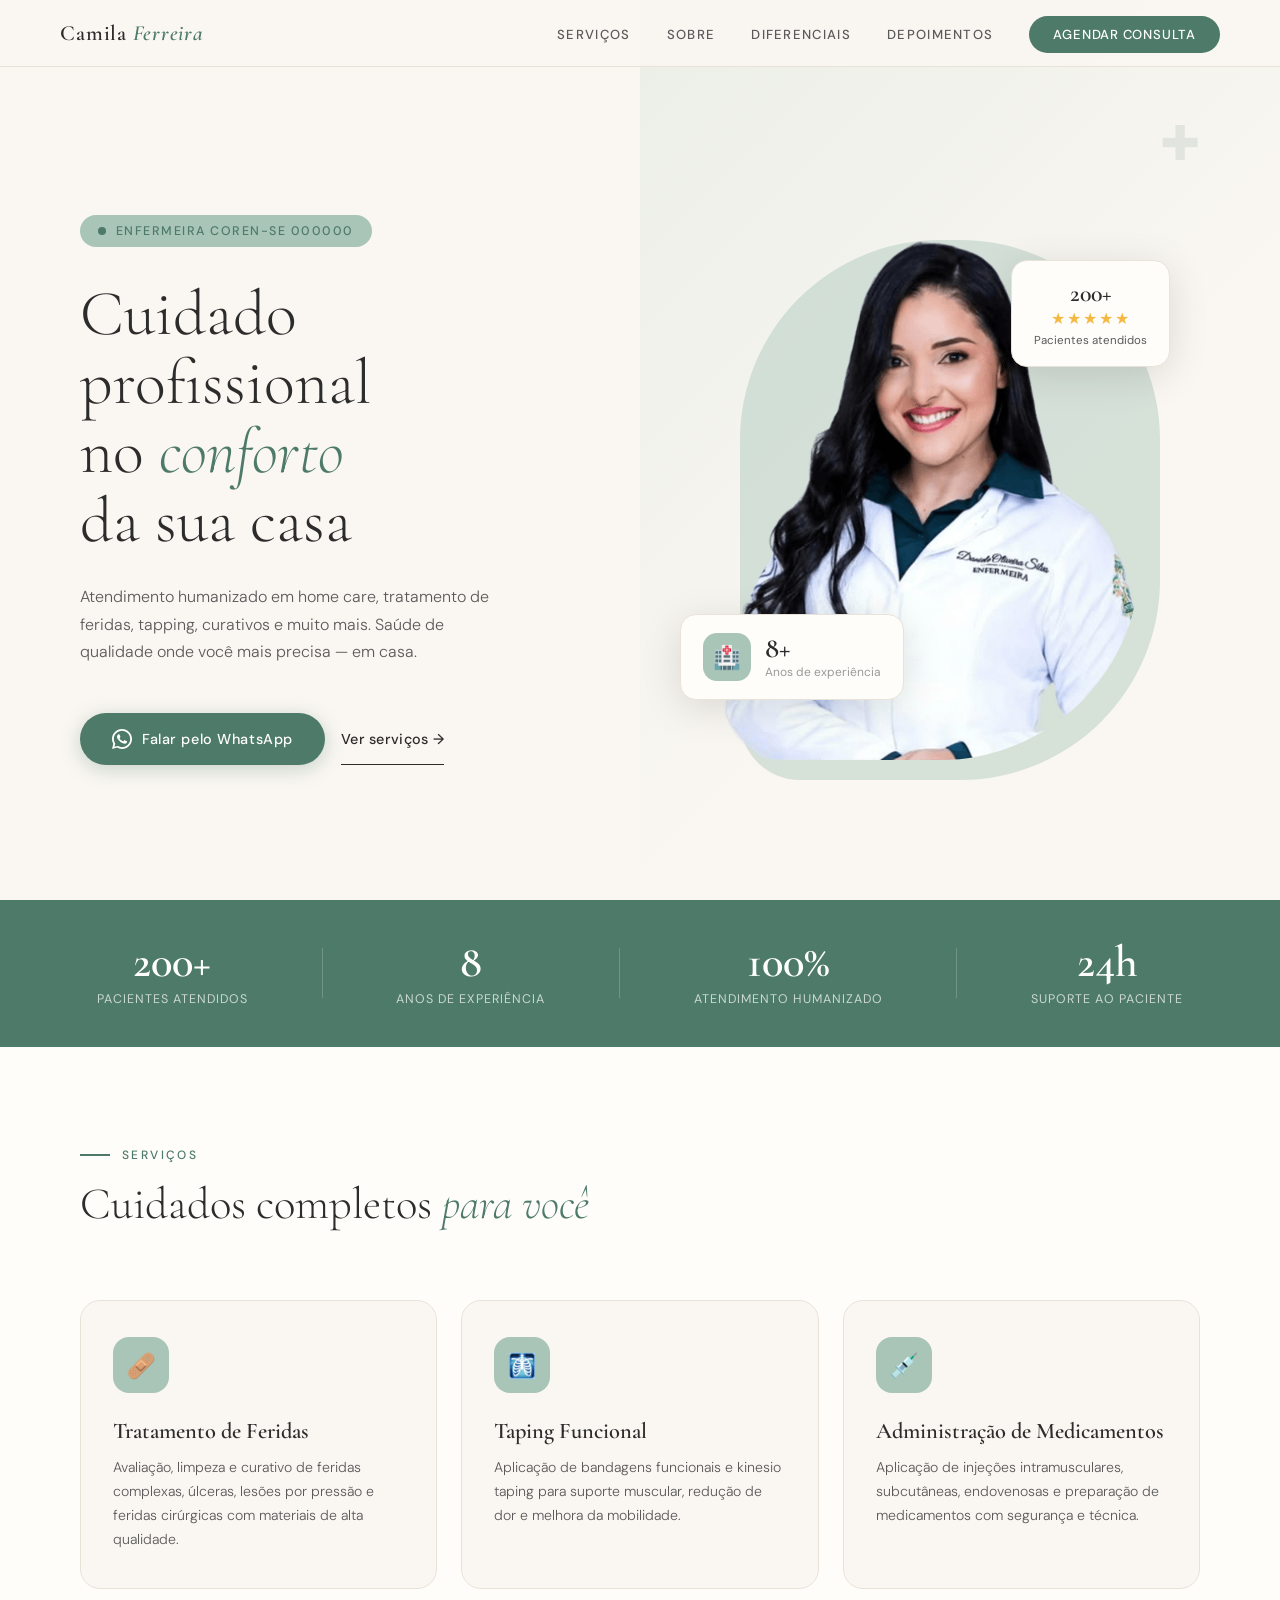
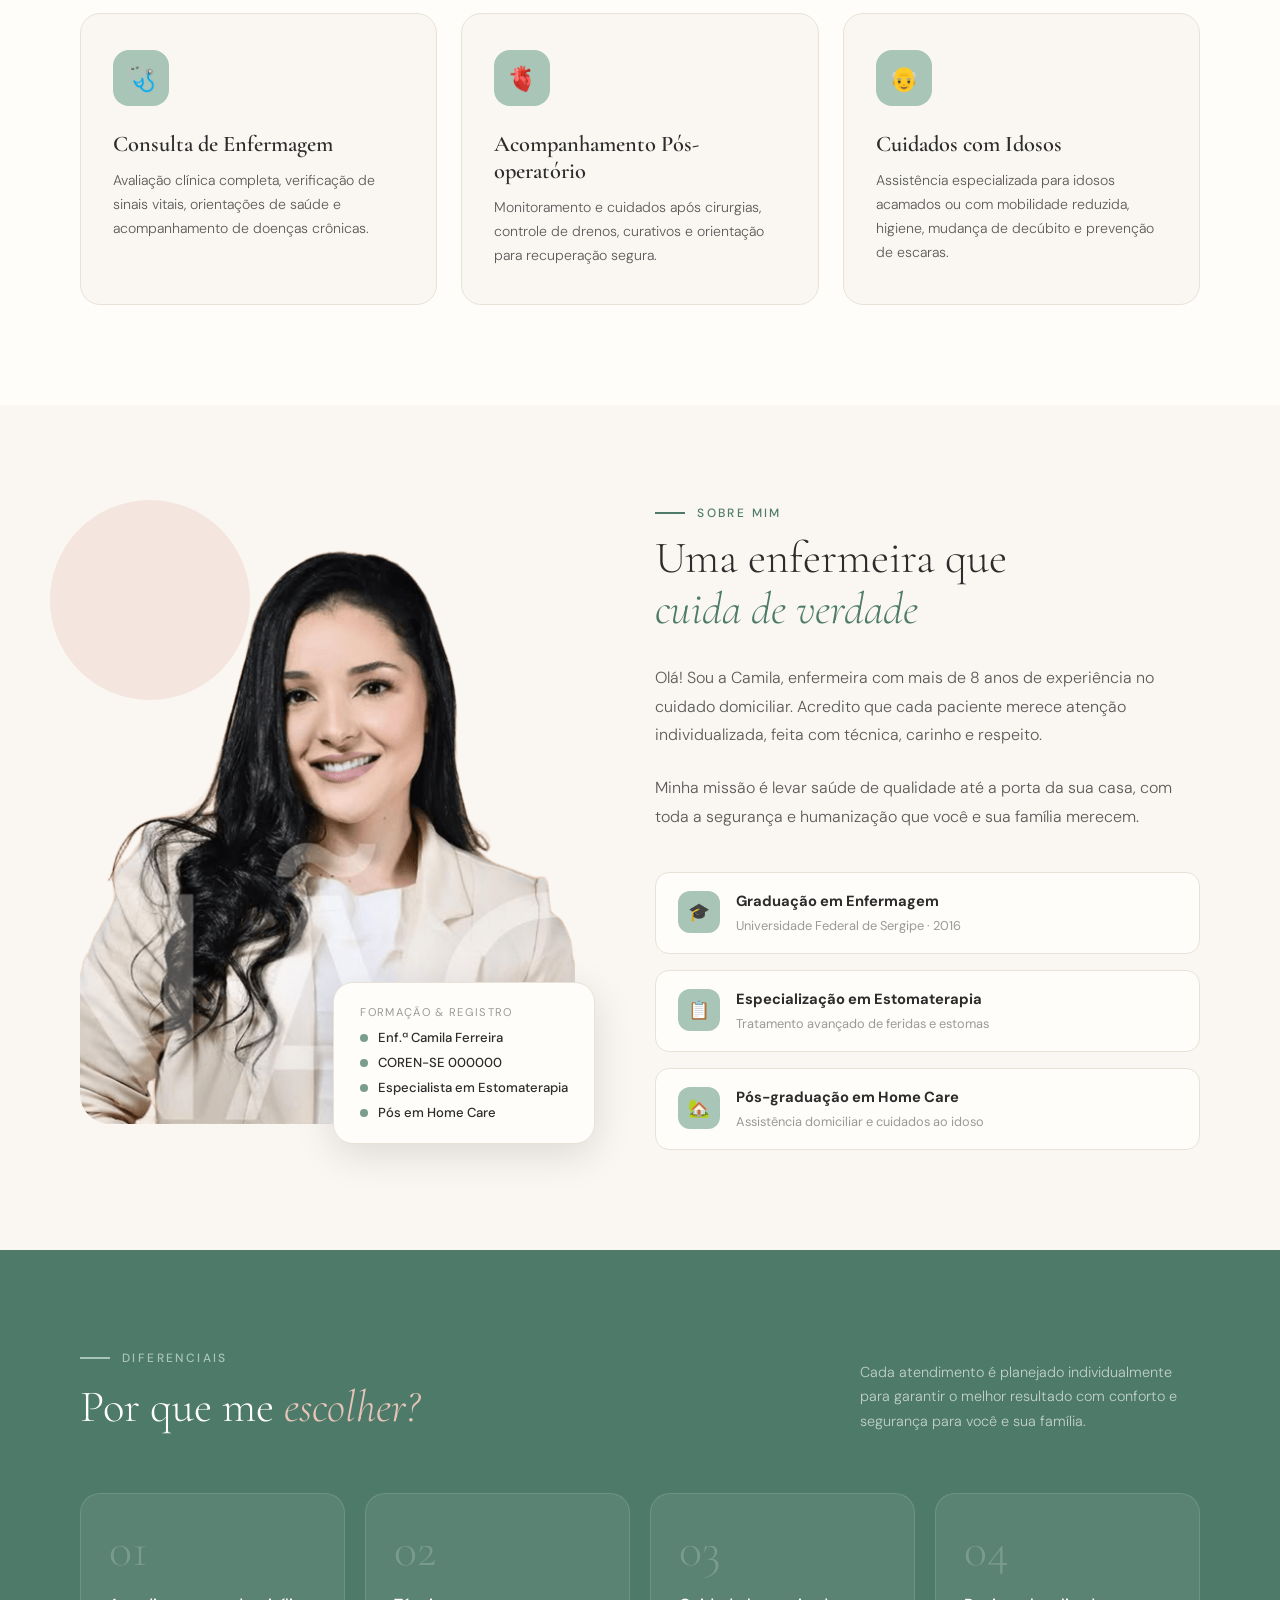
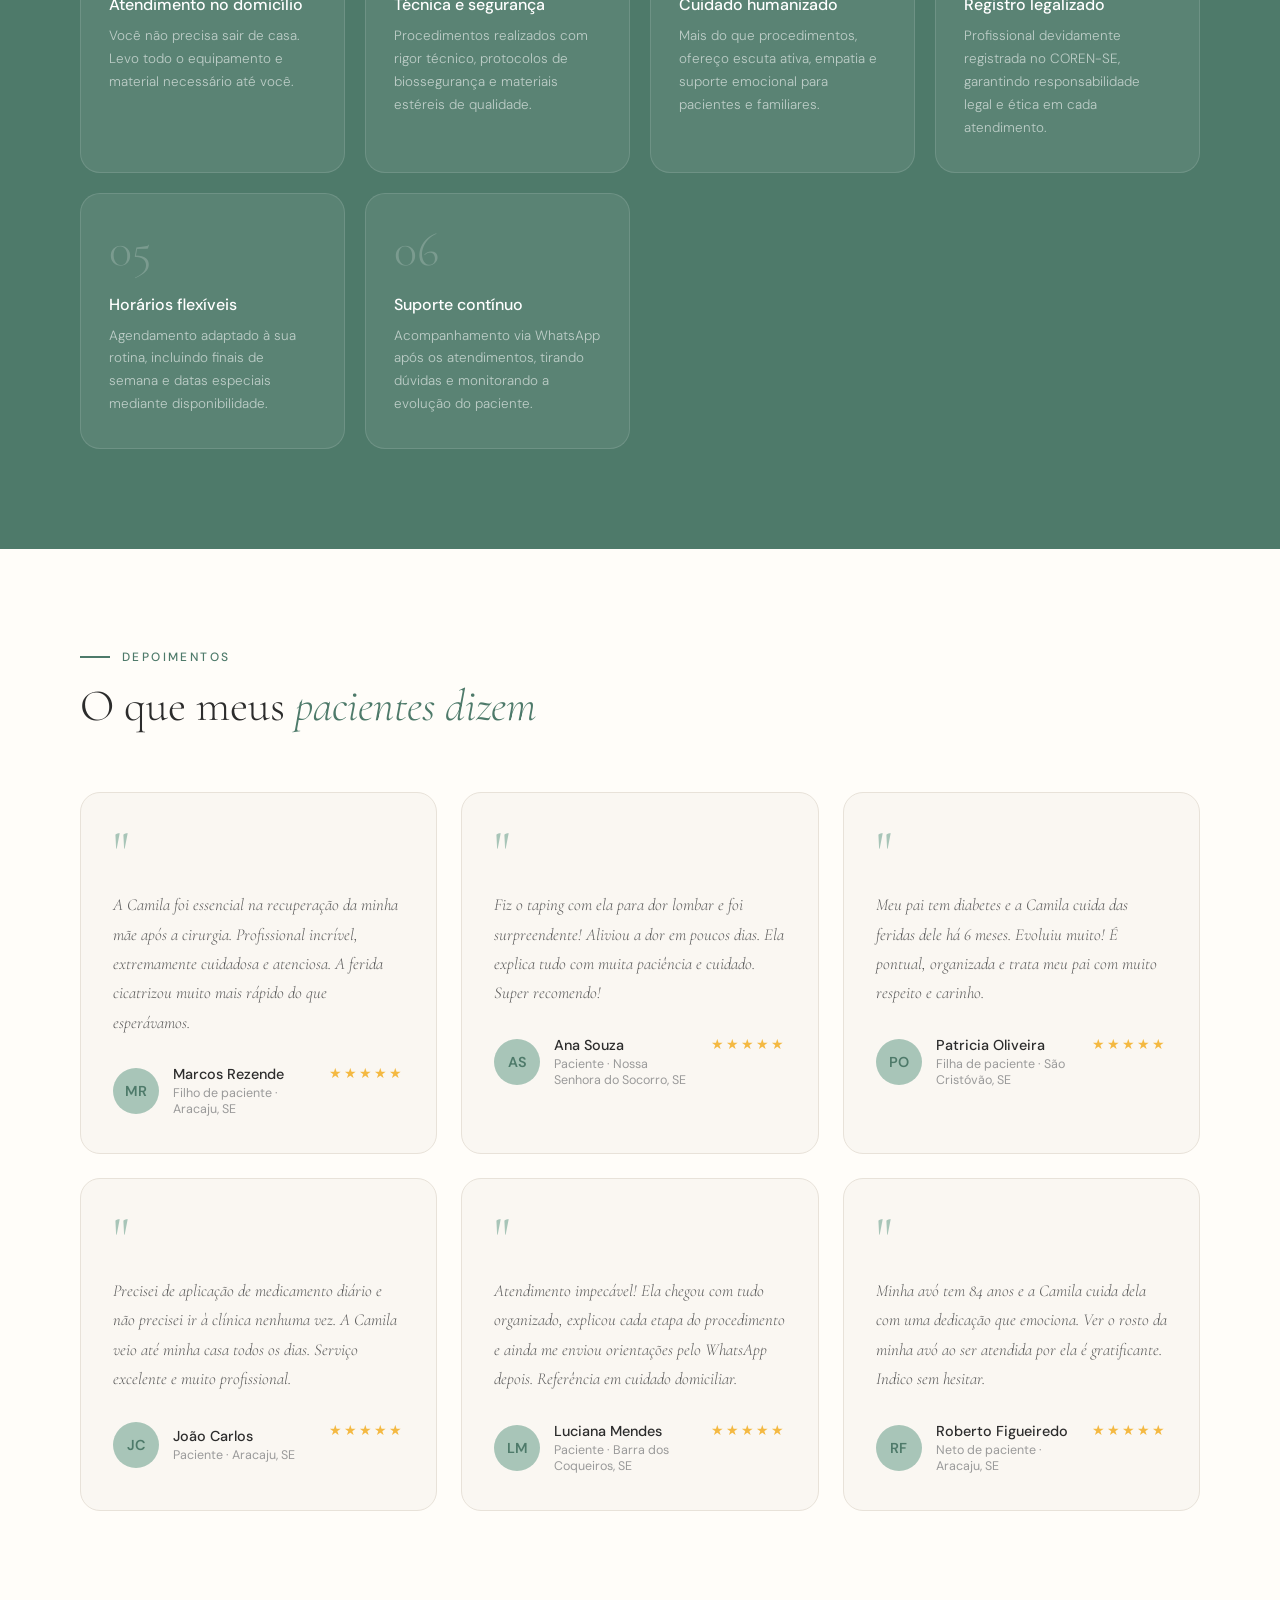
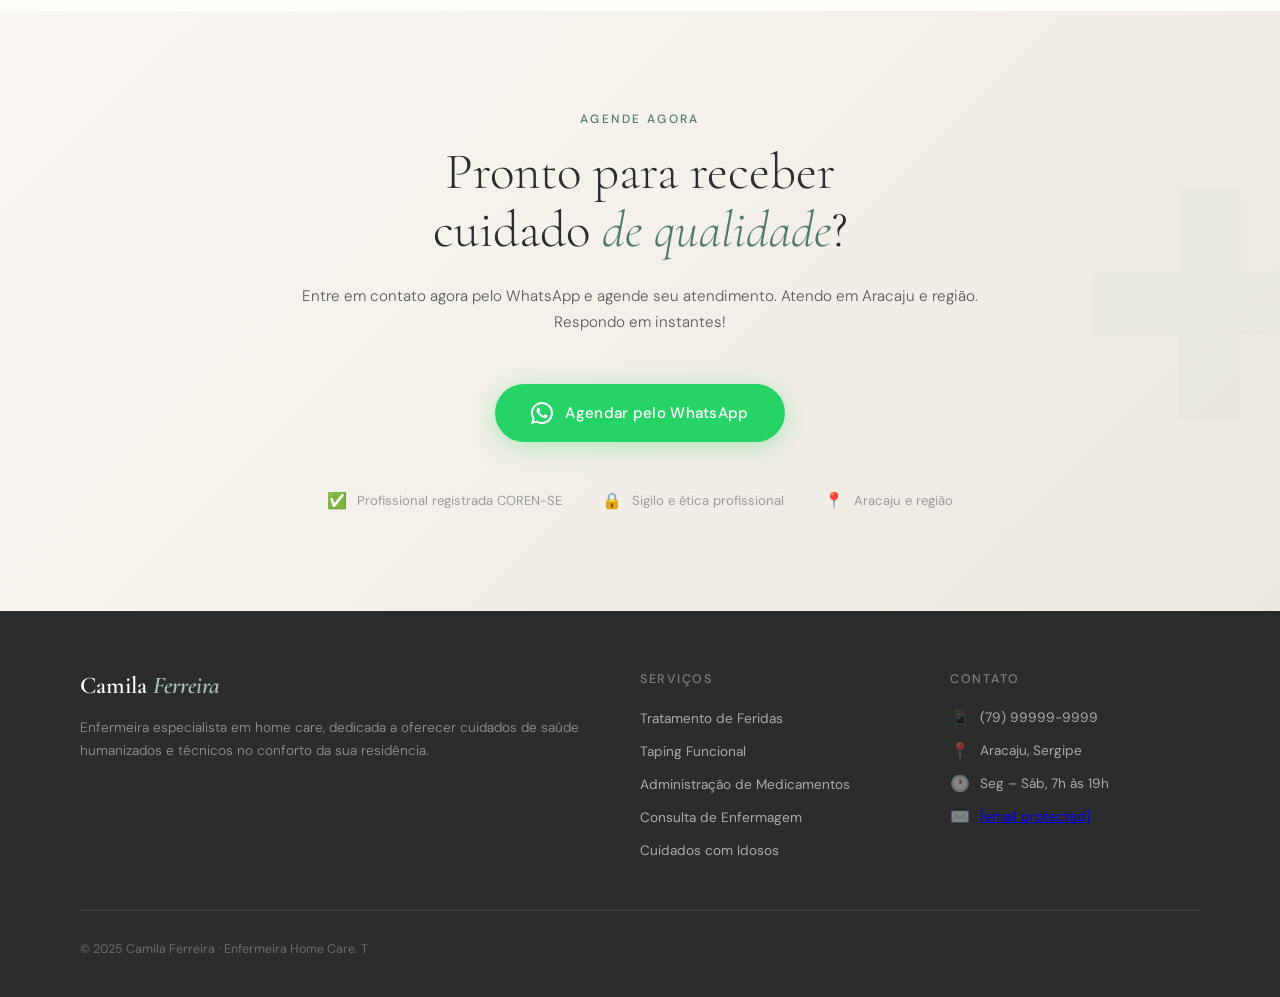
==== commit b0823f16: "atualizando foto para MOBILE" ====
--- a/index.html
+++ b/index.html
@@ -4,7 +4,7 @@
 <head>
     <meta charset="UTF-8">
     <meta name="viewport" content="width=device-width, initial-scale=1.0">
-    <title>Daniele Silva · Enfermeira Home Care</title>
+    <title>Camila Ferreira · Enfermeira Home Care</title>
     <link
         href="https://fonts.googleapis.com/css2?family=Cormorant+Garamond:ital,wght@0,300;0,400;0,600;1,300;1,400&family=DM+Sans:wght@300;400;500&display=swap"
         rel="stylesheet">
@@ -15,7 +15,7 @@
 
     <!-- NAV -->
     <nav>
-        <a href="#" class="nav-logo">Daniele <span>Silva</span></a>
+        <a href="#" class="nav-logo">Camila <span>Ferreira</span></a>
         <ul class="nav-links">
             <li><a href="#servicos">Serviços</a></li>
             <li><a href="#sobre">Sobre</a></li>
@@ -53,9 +53,7 @@
             <div class="hero-img-wrap">
                 <div class="hero-img-bg"></div>
                 <!-- Troque o src abaixo pela foto da enfermeira -->
-                <div class="photo-placeholder hero-img">
-                    <img src="Assets/Fotos/Foto-principal.png" alt="">
-                </div>
+                <img src="Assets/Fotos/Foto-principal.png" class="hero-img" alt="Enfermeira" />
 
                 <div class="hero-float-card card-exp">
                     <div class="icon">🏥</div>
@@ -150,9 +148,7 @@
                 <div class="about-bg-circle"></div>
                 <div class="about-img-wrap">
                     <!-- Troque pela foto da enfermeira -->
-                    <div class="photo-placeholder about-img">
-                        <img src="Assets/Fotos/Foto Secundária.png" alt="">
-                    </div>
+                    <img src="Assets/Fotos/Foto Secundária.png" class="about-img" alt="Enfermeira Camila" />
                 </div>
                 <div class="cred-card">
                     <div class="cred-title">Formação & Registro</div>
@@ -391,16 +387,11 @@
                     <div class="contact-item"><span class="contact-icon">📱</span> (79) 99999-9999</div>
                     <div class="contact-item"><span class="contact-icon">📍</span> Aracaju, Sergipe</div>
                     <div class="contact-item"><span class="contact-icon">🕐</span> Seg – Sáb, 7h às 19h</div>
-                    <div class="contact-item"><span class="contact-icon">✉️</span> camila@homecare.com</div>
+                    <div class="contact-item"><span class="contact-icon">✉️</span> <a href="/cdn-cgi/l/email-protection"
+                            class="__cf_email__"
+                            data-cfemail="1e7d7f7377727f5e7671737b7d7f6c7b307d7173">[email&#160;protected]</a></div>
                 </div>
             </div>
         </div>
         <div class="footer-bottom">
-            <p>© 2025 Camila Ferreira · Enfermeira Home Care. Todos os direitos reservados.</p>
-            <span class="coren-badge">COREN-SE 000000</span>
-        </div>
-    </footer>
-
-</body>
-
-</html>+            <p>© 2025 Camila Ferreira · Enfermeira Home Care. T
--- a/style.css
+++ b/style.css
@@ -1,4 +1,3 @@
-
         :root {
             --cream: #FAF7F2;
             --warm-white: #FFFDF9;
@@ -1100,38 +1099,100 @@
                 display: none;
             }
 
+            /* HERO mobile: coluna única com foto acima do texto */
             .hero {
                 grid-template-columns: 1fr;
                 min-height: auto;
-            }
-
+                padding-top: 80px;
+            }
+
+            .hero-left {
+                order: 2;
+                padding: 30px 24px 60px;
+                text-align: center;
+            }
+
+            .hero-left .hero-badge {
+                margin: 0 auto 24px;
+            }
+
+            .hero-btns {
+                justify-content: center;
+            }
+
+            /* Foto hero aparece no mobile */
             .hero-right {
+                display: flex;
+                order: 1;
+                padding: 30px 24px 10px;
+                justify-content: center;
+            }
+
+            .hero-img-wrap {
+                width: 260px;
+                height: 330px;
+            }
+
+            .hero-img-bg {
                 display: none;
             }
 
-            .hero-left {
-                padding: 100px 30px 60px;
+            .hero-float-card {
+                display: none;
             }
 
             .stats-bar {
-                padding: 40px 30px;
+                padding: 32px 24px;
             }
 
             .stat-divider {
                 display: none;
             }
 
+            .stats-bar {
+                gap: 20px;
+            }
+
+            .stat-num {
+                font-size: 2rem;
+            }
+
             .section {
-                padding: 70px 30px;
+                padding: 60px 24px;
+            }
+
+            .services-grid {
+                grid-template-columns: 1fr;
+            }
+
+            /* About mobile */
+            .about {
+                padding: 60px 24px;
             }
 
             .about-inner {
                 grid-template-columns: 1fr;
-                gap: 50px;
+                gap: 40px;
             }
 
             .about-img-wrap {
-                padding-bottom: 70%;
+                padding-bottom: 0;
+                height: 340px;
+                border-radius: 20px 80px 20px 20px;
+            }
+
+            .cred-card {
+                position: static;
+                margin-top: 16px;
+                box-shadow: 0 4px 20px rgba(0, 0, 0, .08);
+            }
+
+            .about-bg-circle {
+                display: none;
+            }
+
+            .why {
+                padding: 60px 24px;
             }
 
             .why-header {
@@ -1139,30 +1200,65 @@
                 align-items: flex-start;
             }
 
+            .why-grid {
+                grid-template-columns: 1fr;
+            }
+
+            .testimonials {
+                padding: 60px 24px;
+            }
+
+            .test-grid {
+                grid-template-columns: 1fr;
+            }
+
+            .cta-section {
+                padding: 60px 24px;
+            }
+
+            .cta-trust {
+                gap: 16px;
+                flex-direction: column;
+                align-items: center;
+            }
+
+            footer {
+                padding: 50px 24px 30px;
+            }
+
             .footer-inner {
                 grid-template-columns: 1fr;
-                gap: 40px;
+                gap: 36px;
             }
 
             .footer-bottom {
                 flex-direction: column;
                 text-align: center;
             }
-
-            .why {
-                padding: 70px 30px;
-            }
-
-            .testimonials {
-                padding: 70px 30px;
-            }
-
-            .cta-section {
-                padding: 70px 30px;
-            }
-
-            footer {
-                padding: 50px 30px 30px;
+        }
+
+        @media (max-width: 480px) {
+            .hero h1 {
+                font-size: 2.4rem;
+            }
+
+            .hero-img-wrap {
+                width: 220px;
+                height: 280px;
+            }
+
+            .btn-primary,
+            .btn-wpp {
+                padding: 14px 24px;
+                font-size: .85rem;
+            }
+
+            .section-title {
+                font-size: 1.9rem;
+            }
+
+            .stat-num {
+                font-size: 1.8rem;
             }
         }
 
@@ -1190,4 +1286,4 @@
             letter-spacing: .1em;
             text-transform: uppercase;
             opacity: .7;
-        }
+        }
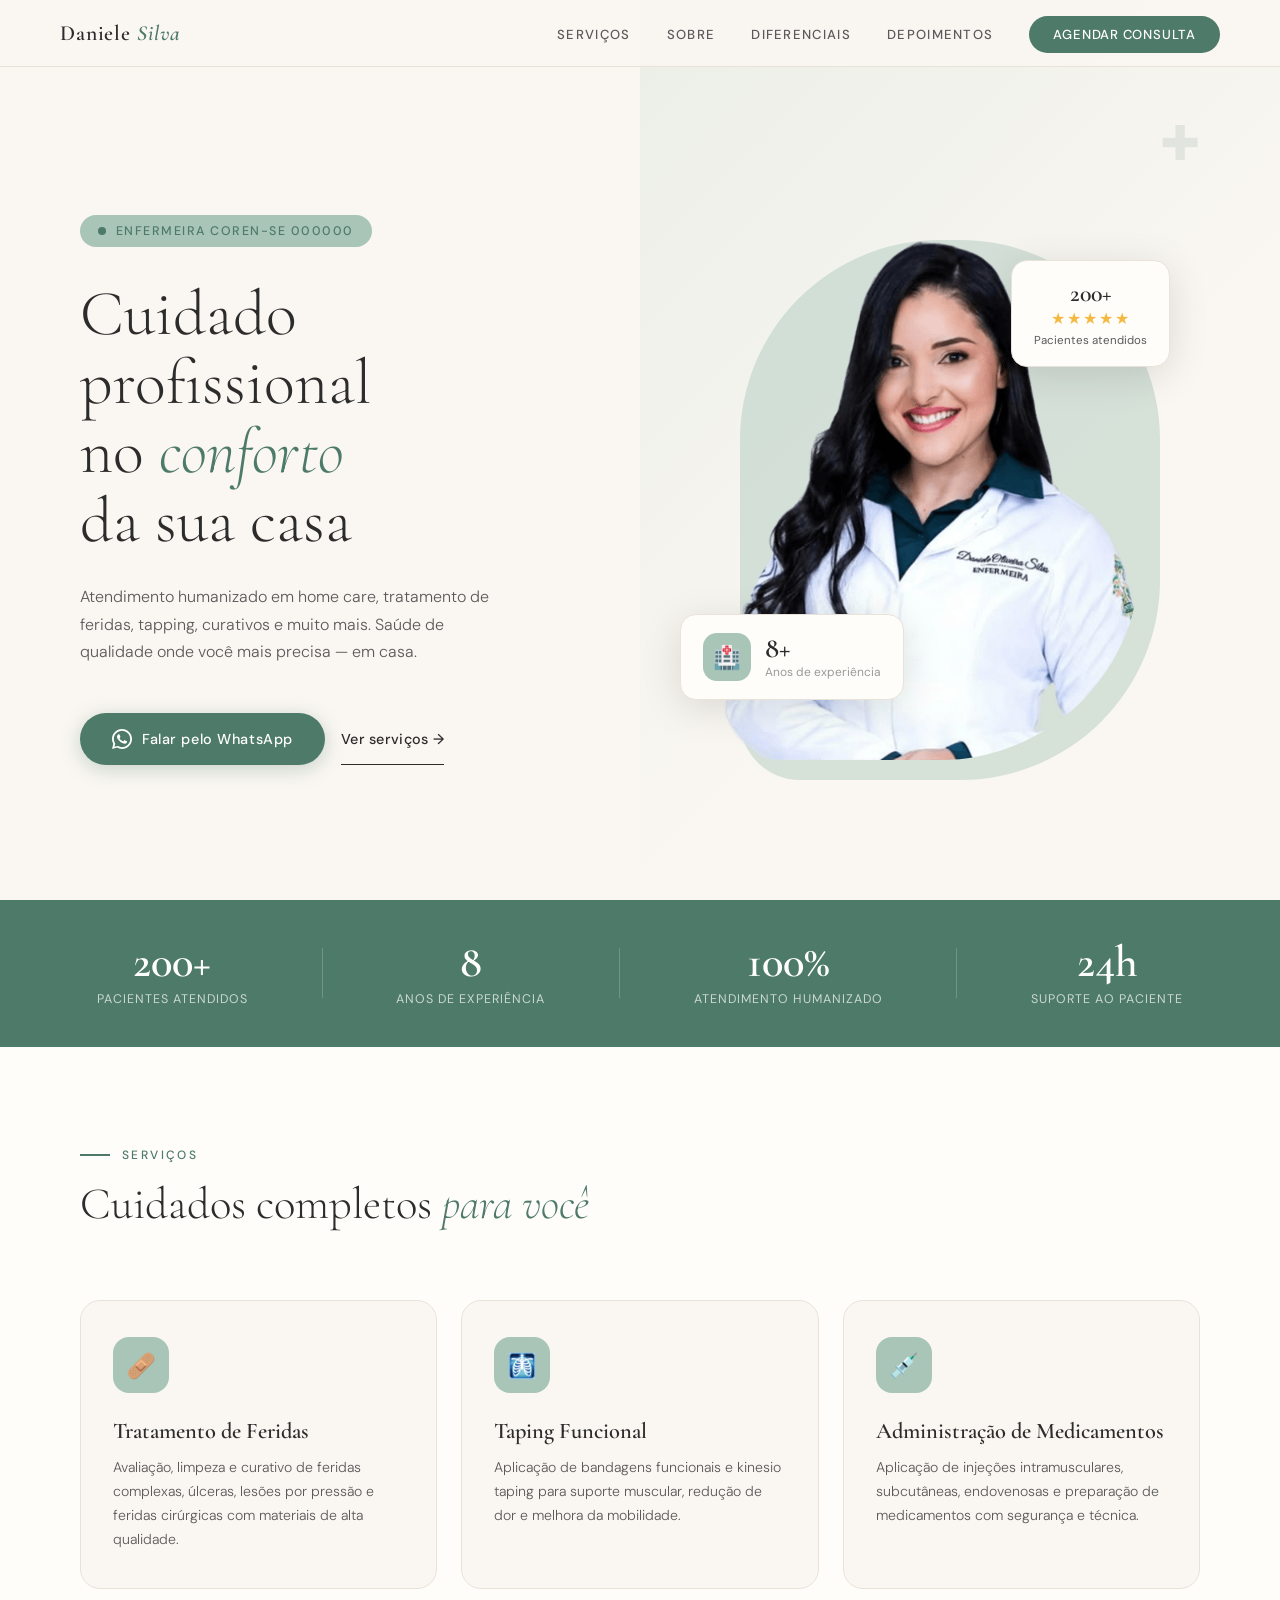
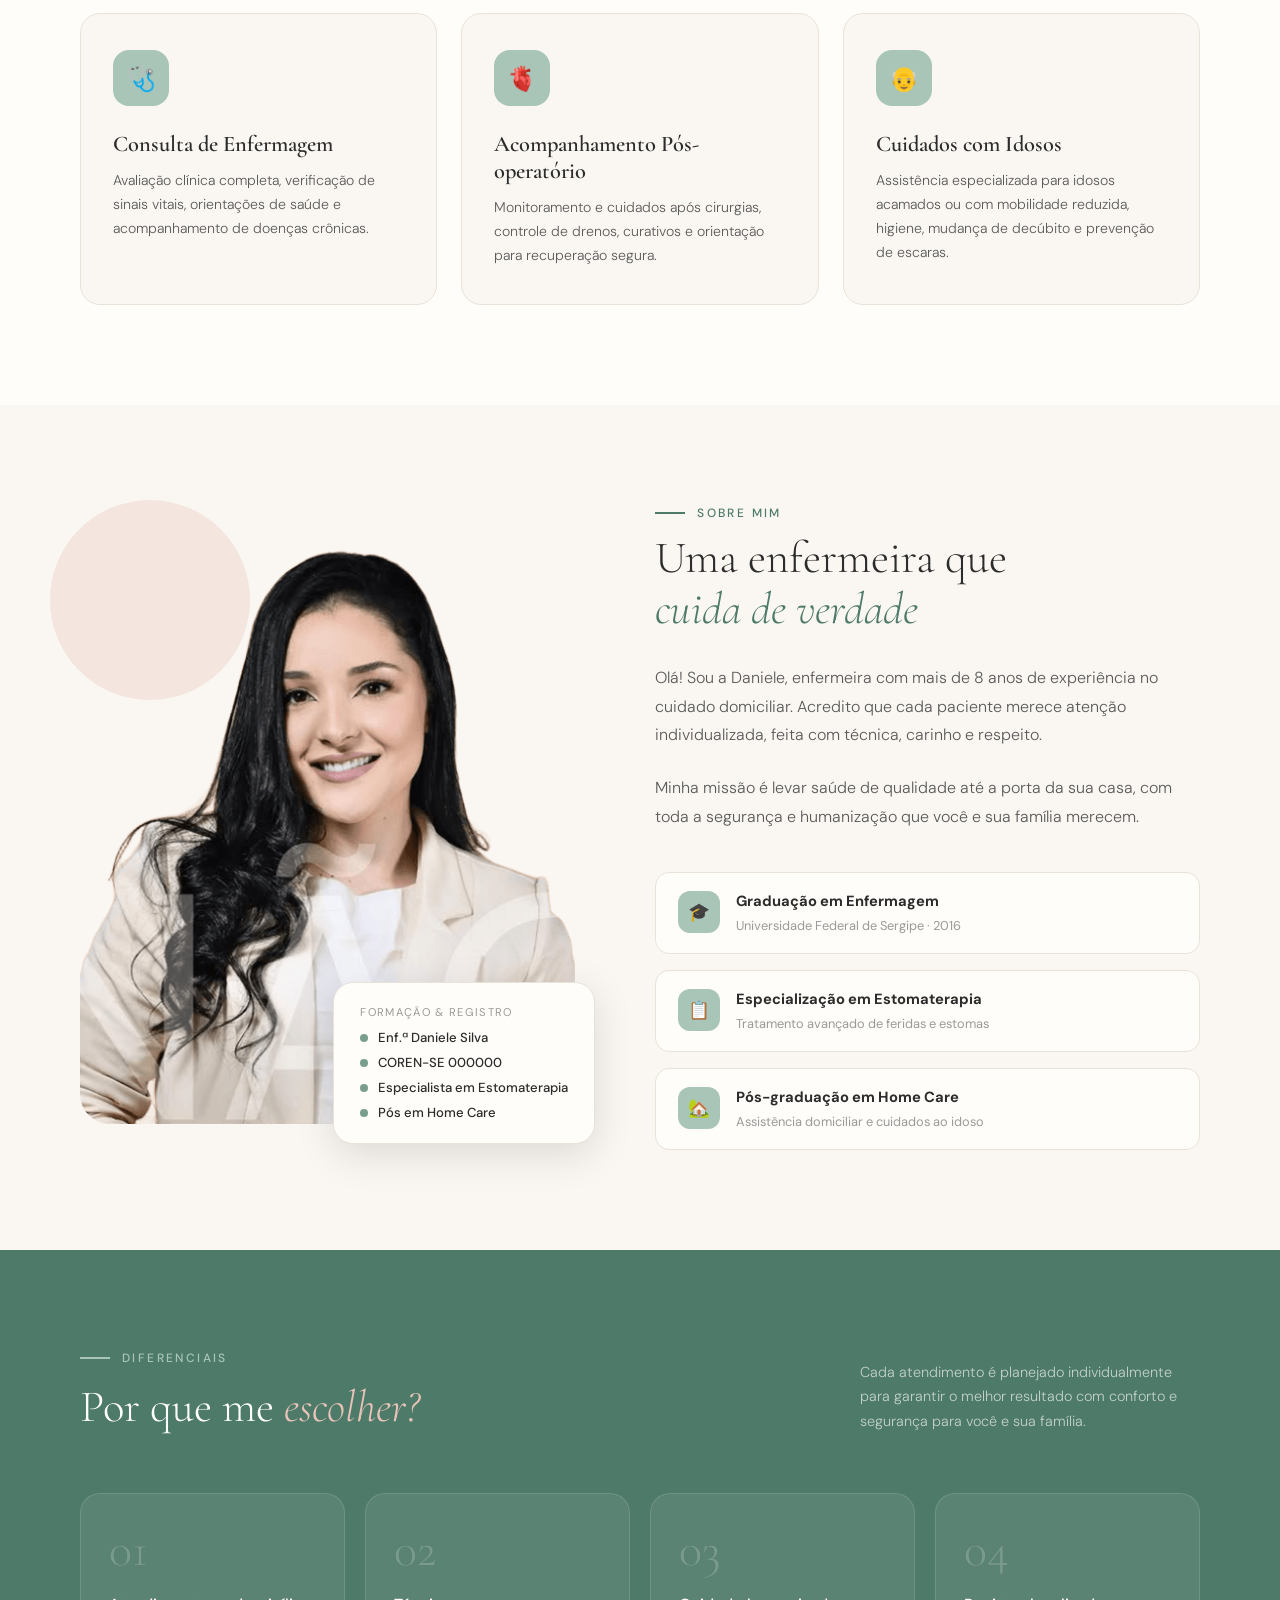
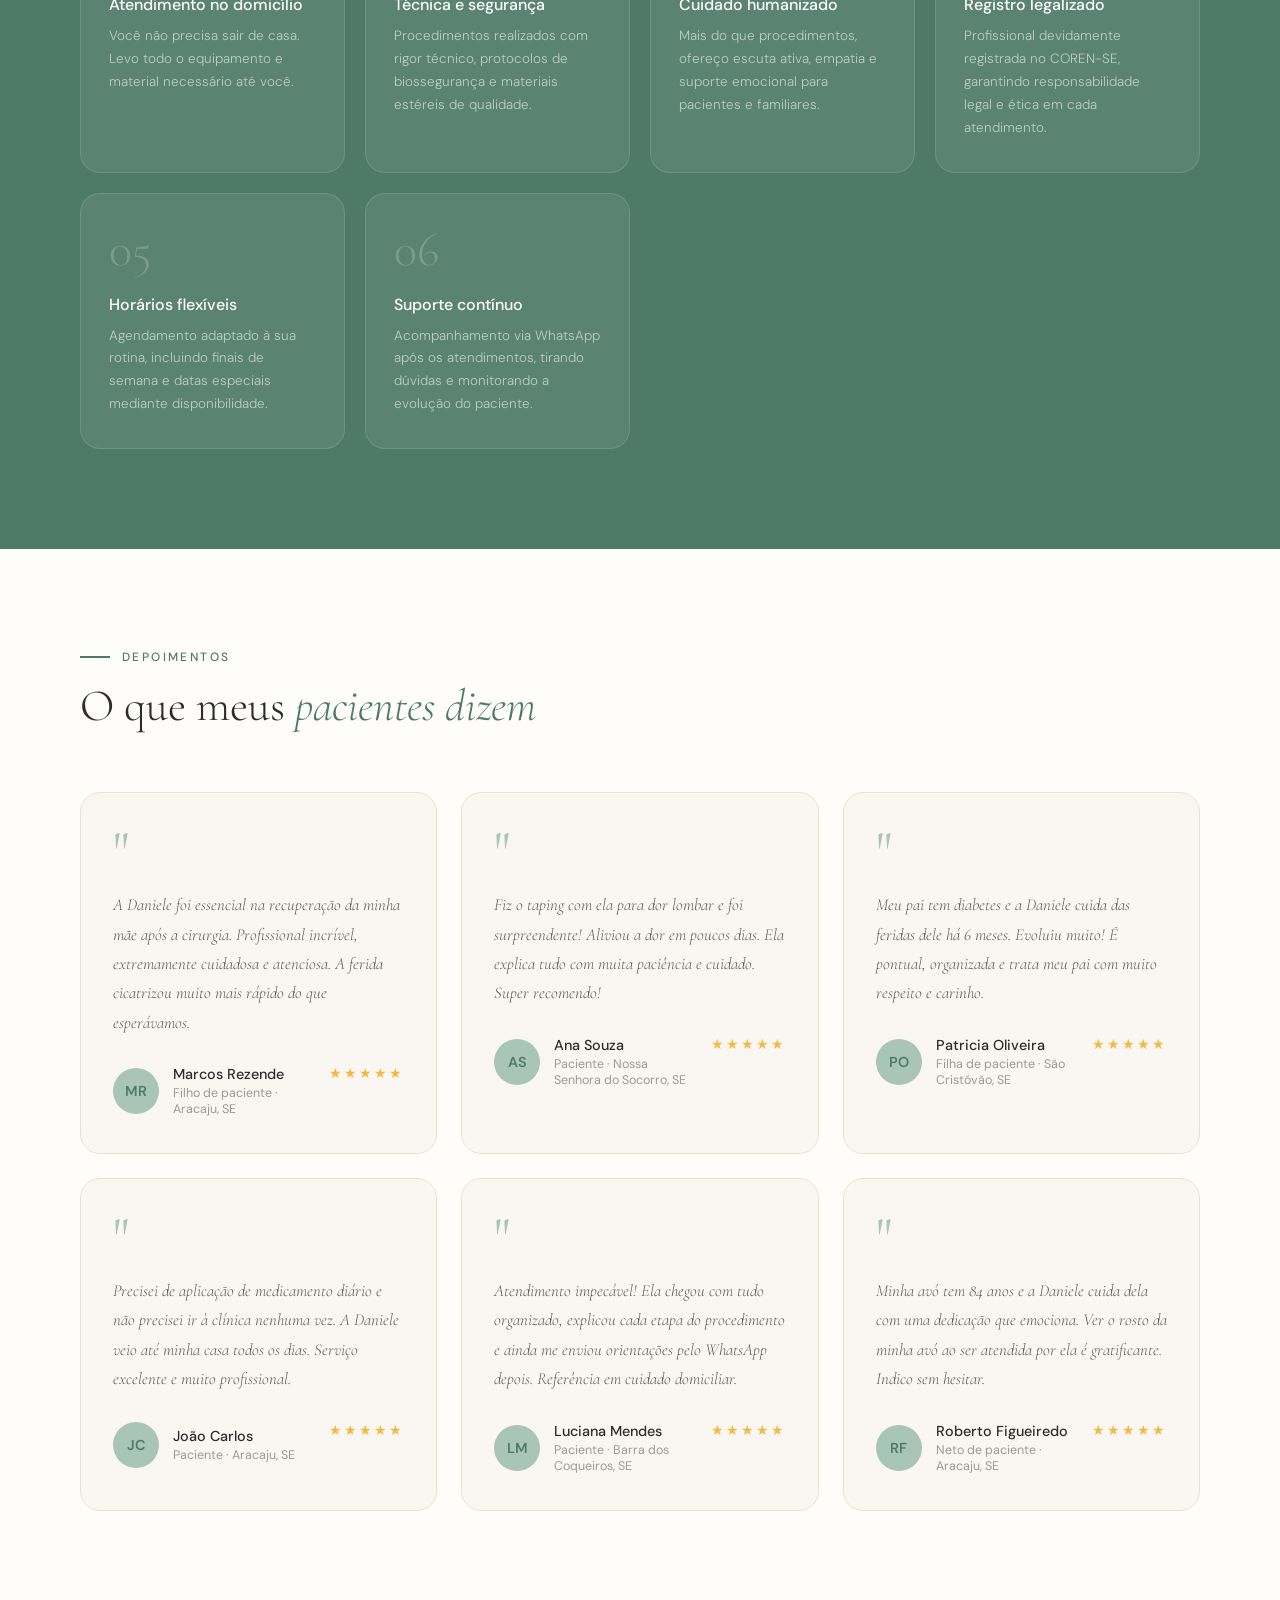
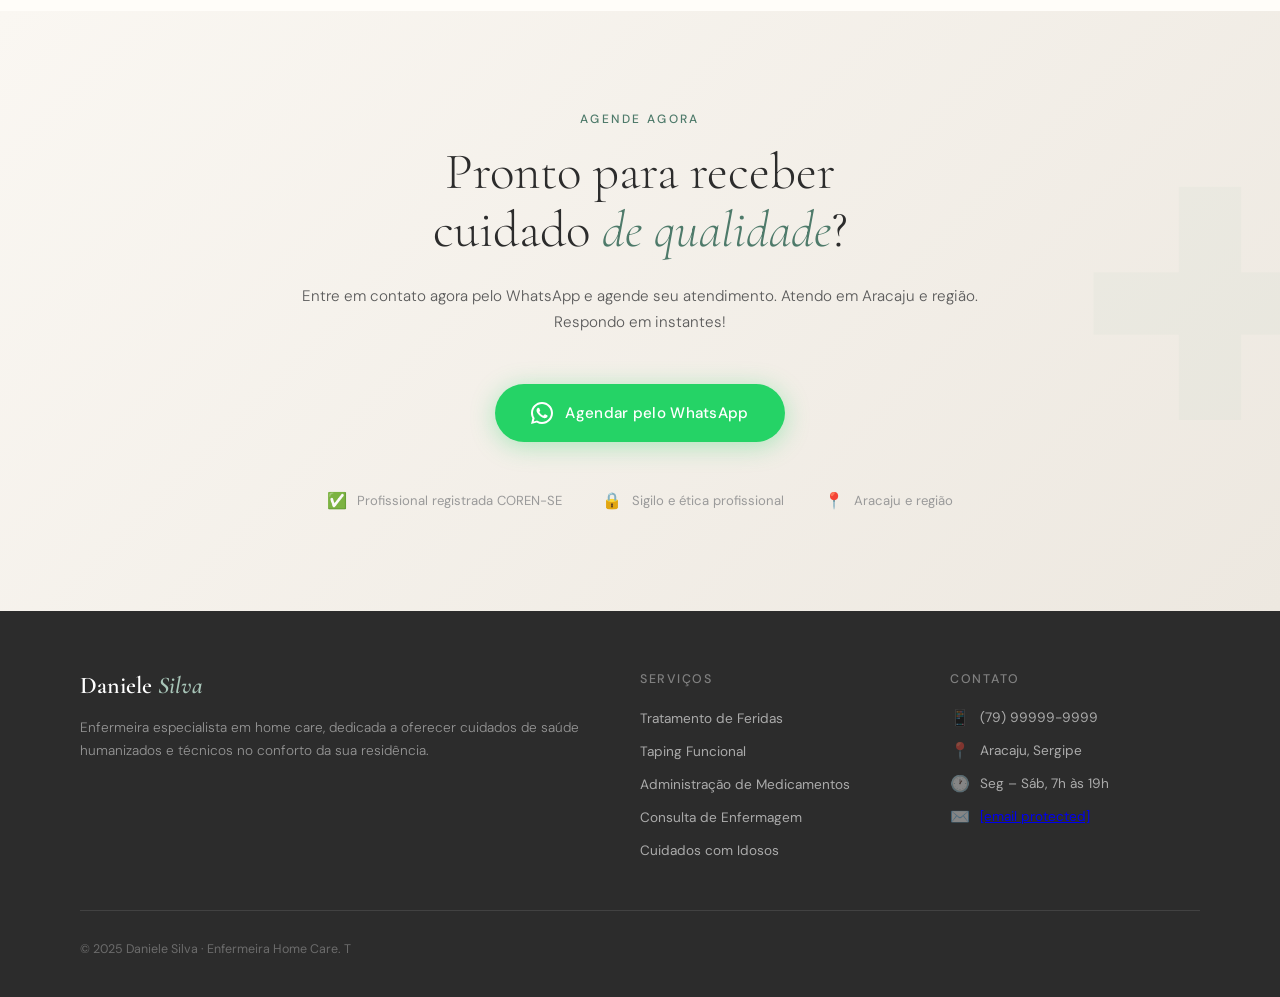
==== commit b0ef5795: "corrigindo nomes" ====
--- a/index.html
+++ b/index.html
@@ -4,7 +4,7 @@
 <head>
     <meta charset="UTF-8">
     <meta name="viewport" content="width=device-width, initial-scale=1.0">
-    <title>Camila Ferreira · Enfermeira Home Care</title>
+    <title>Daniele Silva · Enfermeira Home Care</title>
     <link
         href="https://fonts.googleapis.com/css2?family=Cormorant+Garamond:ital,wght@0,300;0,400;0,600;1,300;1,400&family=DM+Sans:wght@300;400;500&display=swap"
         rel="stylesheet">
@@ -15,7 +15,7 @@
 
     <!-- NAV -->
     <nav>
-        <a href="#" class="nav-logo">Camila <span>Ferreira</span></a>
+        <a href="#" class="nav-logo">Daniele <span>Silva</span></a>
         <ul class="nav-links">
             <li><a href="#servicos">Serviços</a></li>
             <li><a href="#sobre">Sobre</a></li>
@@ -148,12 +148,12 @@
                 <div class="about-bg-circle"></div>
                 <div class="about-img-wrap">
                     <!-- Troque pela foto da enfermeira -->
-                    <img src="Assets/Fotos/Foto Secundária.png" class="about-img" alt="Enfermeira Camila" />
+                    <img src="Assets/Fotos/Foto Secundária.png" class="about-img" alt="Enfermeira Daniele" />
                 </div>
                 <div class="cred-card">
                     <div class="cred-title">Formação & Registro</div>
                     <div class="cred-items">
-                        <div class="cred-item"><span class="cred-dot"></span>Enf.ª Camila Ferreira</div>
+                        <div class="cred-item"><span class="cred-dot"></span>Enf.ª Daniele Silva</div>
                         <div class="cred-item"><span class="cred-dot"></span>COREN-SE 000000</div>
                         <div class="cred-item"><span class="cred-dot"></span>Especialista em Estomaterapia</div>
                         <div class="cred-item"><span class="cred-dot"></span>Pós em Home Care</div>
@@ -164,7 +164,7 @@
             <div class="about-text">
                 <div class="section-tag">Sobre mim</div>
                 <h2 class="section-title">Uma enfermeira que<br><em>cuida de verdade</em></h2>
-                <p class="about-lead">Olá! Sou a Camila, enfermeira com mais de 8 anos de experiência no cuidado
+                <p class="about-lead">Olá! Sou a Daniele, enfermeira com mais de 8 anos de experiência no cuidado
                     domiciliar. Acredito que cada paciente merece atenção individualizada, feita com técnica, carinho e
                     respeito.</p>
                 <p class="about-lead">Minha missão é levar saúde de qualidade até a porta da sua casa, com toda a
@@ -255,7 +255,7 @@
         <div class="test-grid">
             <div class="test-card">
                 <div class="test-quote">"</div>
-                <p class="test-text">A Camila foi essencial na recuperação da minha mãe após a cirurgia. Profissional
+                <p class="test-text">A Daniele foi essencial na recuperação da minha mãe após a cirurgia. Profissional
                     incrível, extremamente cuidadosa e atenciosa. A ferida cicatrizou muito mais rápido do que
                     esperávamos.</p>
                 <div class="test-author">
@@ -282,7 +282,7 @@
             </div>
             <div class="test-card">
                 <div class="test-quote">"</div>
-                <p class="test-text">Meu pai tem diabetes e a Camila cuida das feridas dele há 6 meses. Evoluiu muito! É
+                <p class="test-text">Meu pai tem diabetes e a Daniele cuida das feridas dele há 6 meses. Evoluiu muito! É
                     pontual, organizada e trata meu pai com muito respeito e carinho.</p>
                 <div class="test-author">
                     <div class="test-avatar">PO</div>
@@ -296,7 +296,7 @@
             <div class="test-card">
                 <div class="test-quote">"</div>
                 <p class="test-text">Precisei de aplicação de medicamento diário e não precisei ir à clínica nenhuma
-                    vez. A Camila veio até minha casa todos os dias. Serviço excelente e muito profissional.</p>
+                    vez. A Daniele veio até minha casa todos os dias. Serviço excelente e muito profissional.</p>
                 <div class="test-author">
                     <div class="test-avatar">JC</div>
                     <div>
@@ -322,7 +322,7 @@
             </div>
             <div class="test-card">
                 <div class="test-quote">"</div>
-                <p class="test-text">Minha avó tem 84 anos e a Camila cuida dela com uma dedicação que emociona. Ver o
+                <p class="test-text">Minha avó tem 84 anos e a Daniele cuida dela com uma dedicação que emociona. Ver o
                     rosto da minha avó ao ser atendida por ela é gratificante. Indico sem hesitar.</p>
                 <div class="test-author">
                     <div class="test-avatar">RF</div>
@@ -344,7 +344,7 @@
             <p class="cta-sub">Entre em contato agora pelo WhatsApp e agende seu atendimento. Atendo em Aracaju e
                 região. Respondo em instantes!</p>
             <div class="cta-btns">
-                <a href="https://wa.me/5579999999999?text=Olá%20Camila!%20Gostaria%20de%20agendar%20um%20atendimento."
+                <a href="https://wa.me/5579999999999?text=Olá%20Daniele!%20Gostaria%20de%20agendar%20um%20atendimento."
                     target="_blank" class="btn-wpp">
                     <svg viewBox="0 0 24 24" fill="currentColor">
                         <path
@@ -367,7 +367,7 @@
     <footer>
         <div class="footer-inner">
             <div>
-                <span class="footer-logo">Camila <span>Ferreira</span></span>
+                <span class="footer-logo">Daniele <span>Silva</span></span>
                 <p class="footer-desc">Enfermeira especialista em home care, dedicada a oferecer cuidados de saúde
                     humanizados e técnicos no conforto da sua residência.</p>
             </div>
@@ -394,4 +394,4 @@
             </div>
         </div>
         <div class="footer-bottom">
-            <p>© 2025 Camila Ferreira · Enfermeira Home Care. T+            <p>© 2025 Daniele Silva · Enfermeira Home Care. T
